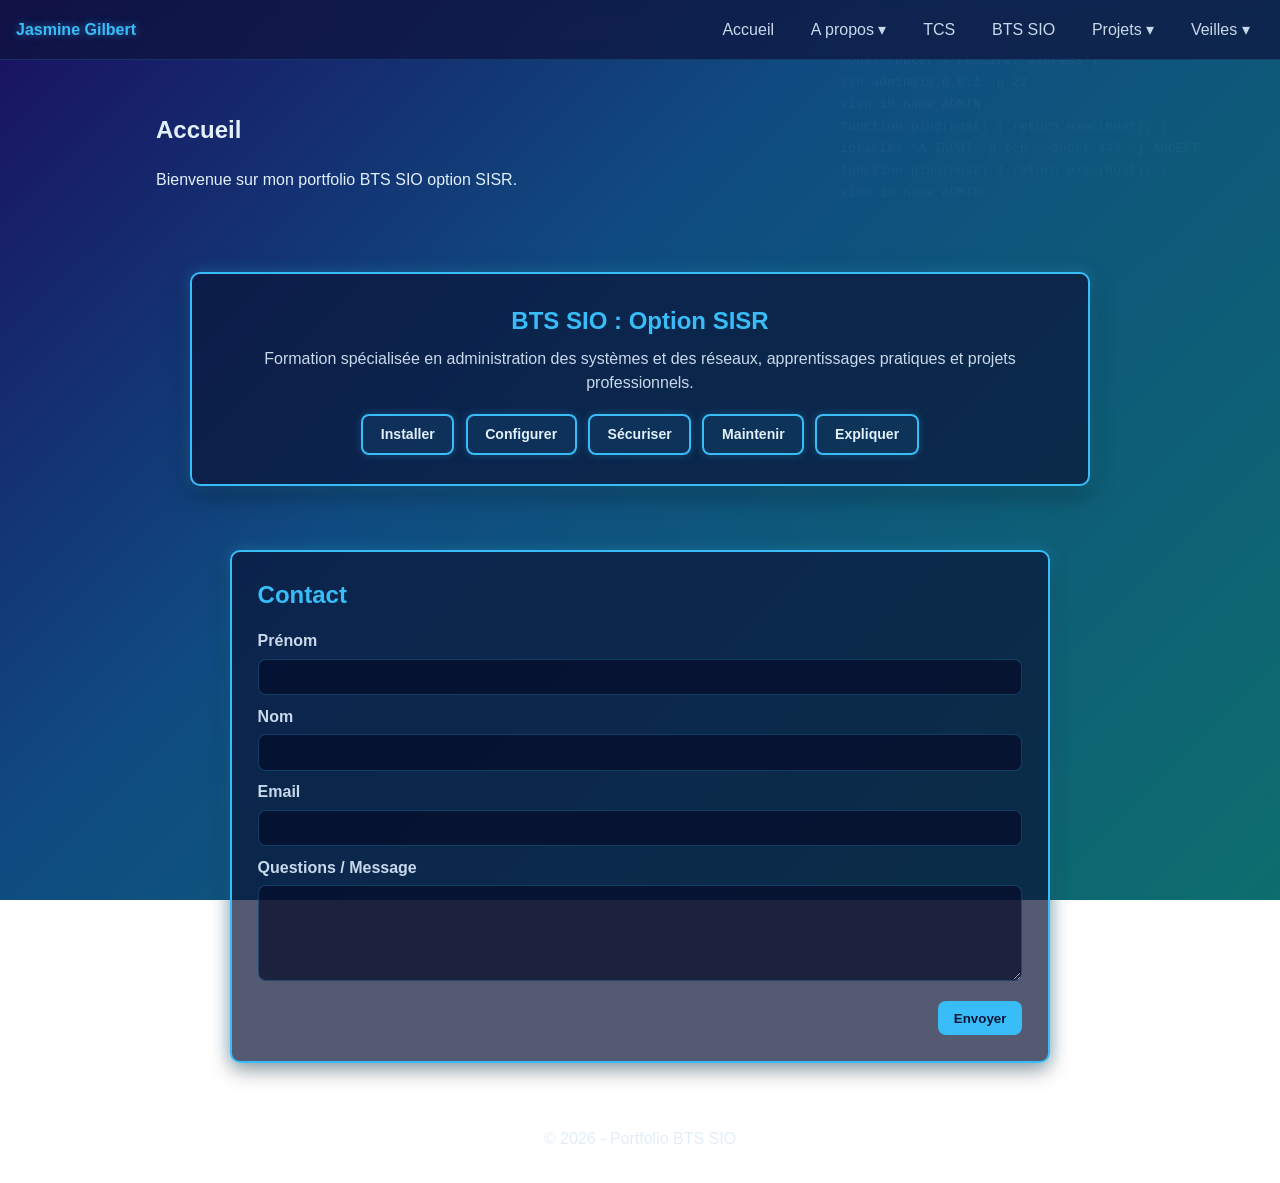
==== index.html @ d45c9376 "Add files via upload" ====
﻿<!doctype html>
<html lang="fr">
<head>
  <meta charset="utf-8">
  <meta name="viewport" content="width=device-width, initial-scale=1">
  <title>Portfolio BTS SIO - SISR</title>
  <link rel="stylesheet" href="css/style.css">
  <script defer src="js/main.js"></script>
</head>
<body>
  <header>
    <nav class="navbar">
      <div class="brand">Jasmine Gilbert</div>
      <button class="nav-toggle" aria-label="Ouvrir le menu">☰</button>
      <ul class="nav-links">
        <li><a href="#accueil">Accueil</a></li>
        <li class="dropdown">
          <a class="dropbtn" href="#apropos">A propos ▾</a>
          <ul class="dropdown-menu">
            <li><a href="mon-entreprise.html">Mon entreprise</a></li>
            <li><a href="#mon-stage">Mon stage</a></li>
            <li><a href="mon-cv.html">Mon CV</a></li>
          </ul>
        </li>
        <li><a href="#tcs">TCS</a></li>
        <li><a href="bts-sio.html">BTS SIO</a></li>
        <li class="dropdown">
          <a class="dropbtn" href="#projets">Projets ▾</a>
          <ul class="dropdown-menu">
            <li><a href="procedures.html">Toutes les procédures</a></li>
            <li class="dropdown-section">Procédures projets professionnelles (E5)</li>
            <li><a href="e5.html">Voir les procédures E5</a></li>
            <li class="dropdown-section">Projets scolarisés (E6)</li>
            <li><a href="e6.html">Voir les procédures E6</a></li>
          </ul>
        </li>
        <li class="dropdown">
          <a class="dropbtn" href="#veilles">Veilles ▾</a>
          <ul class="dropdown-menu">
            <li><a href="#veilles-tech">Veilles technologiques</a></li>
            <li><a href="#veilles-jur">Veilles juridiques</a></li>
          </ul>
        </li>
      </ul>
    </nav>
  </header>

  <canvas id="bg-canvas"></canvas>
  <main>

    <section id="accueil" class="section">
      <h1>Accueil</h1>
      <p>Bienvenue sur mon portfolio BTS SIO option SISR.</p>
    </section>

    <section id="tcs" class="section">
      <div class="highlight-box">
        <h2>BTS SIO : Option SISR</h2>
        <p>Formation spécialisée en administration des systèmes et des réseaux, apprentissages pratiques et projets professionnels.</p>
        <div class="skill-tags">
          <span class="skill-tag">Installer</span>
          <span class="skill-tag">Configurer</span>
          <span class="skill-tag">Sécuriser</span>
          <span class="skill-tag">Maintenir</span>
          <span class="skill-tag">Expliquer</span>
        </div>
      </div>
    </section>

    <!-- BTS SIO section removed -->

    <section id="contact" class="section">
      <div class="contact-box">
        <h2>Contact</h2>
        <form id="contact-form" novalidate>
          <label class="form-row">Prénom
            <input type="text" name="prenom" required aria-label="Prénom">
          </label>
          <label class="form-row">Nom
            <input type="text" name="nom" required aria-label="Nom">
          </label>
          <label class="form-row">Email
            <input type="email" name="email" required aria-label="Email">
          </label>
          <label class="form-row">Questions / Message
            <textarea name="message" rows="5" required aria-label="Questions"></textarea>
          </label>
          <div class="form-actions">
            <button type="submit" class="btn">Envoyer</button>
          </div>
        </form>
        <div id="contact-thanks" class="hidden">Merci — votre message a bien été reçu (envoi simulé).</div>
      </div>
    </section>
  </main>

  <footer class="site-footer">
    <p>© 2026 - Portfolio BTS SIO</p>
  </footer>
</body>
</html>
---- css/style.css ----
﻿:root{
  --bg: linear-gradient(135deg,#1a1060 0%,#0f4c81 40%,#0d6e6e 100%);
  --primary: #38bdf8;
  --accent: #6366f1;
  --text: #e2f0fb;
}
*{box-sizing:border-box}
body{font-family:Segoe UI, Roboto, Arial, sans-serif;margin:0;background:linear-gradient(135deg,#1a1060 0%,#0f4c81 40%,#0d6e6e 100%) fixed;background-attachment:fixed;min-height:100vh;color:#e2f0fb;line-height:1.5}
.navbar{display:flex;align-items:center;justify-content:space-between;padding:0.5rem 1rem;background:rgba(15,20,60,0.72);backdrop-filter:blur(8px);border-bottom:1px solid rgba(56,189,248,0.18);}
.brand{font-weight:700;color:#38bdf8;text-shadow:0 0 8px rgba(56,189,248,0.5);}
.nav-toggle{display:none;background:none;border:0;font-size:1.4rem;color:#e2f0fb;}
.nav-links{display:flex;list-style:none;margin:0;padding:0;gap:0.5rem;align-items:center}
.nav-links a{display:block;padding:0.6rem 0.9rem;color:#c9d9ec;text-decoration:none;border-radius:6px;}
.nav-links a:hover{background:rgba(56,189,248,0.15);color:#38bdf8;}
.dropdown{position:relative}
.dropdown .dropbtn{cursor:pointer}
.dropdown-menu{position:absolute;left:0;top:100%;min-width:220px;background:rgba(15,20,60,0.97);border:1px solid rgba(56,189,248,0.25);box-shadow:0 8px 20px rgba(0,0,0,0.4);padding:0.5rem 0;display:none;z-index:50;border-radius:6px;backdrop-filter:blur(10px);}
.dropdown-menu li{list-style:none}
.dropdown-menu a{padding:0.5rem 1rem;color:#c9d9ec;display:block;}
.dropdown-menu a:hover{color:#38bdf8;background:rgba(56,189,248,0.1);}
.dropdown-section{padding:0.4rem 1rem;font-weight:600;color:#38bdf8;font-size:0.9rem;letter-spacing:0.04em;}
.dropdown:hover .dropdown-menu{display:block}
.section{padding:2rem 1rem;max-width:1000px;margin:0 auto}
.section h2{color:#38bdf8;}
.site-footer{padding:1rem;text-align:center;color:rgba(200,220,240,0.5);}

/* Home hero layout */
.hero-layout{
  margin-top:1.5rem;
  display:grid;
  grid-template-columns:170px minmax(360px, 500px) 170px;
  gap:1rem;
  align-items:center;
  justify-content:center;
}
.hero-side{
  display:flex;
  flex-direction:column;
  gap:0.9rem;
}
.neon-case{
  height:90px;
  border:2px solid #38bdf8;
  border-radius:10px;
  background:rgba(56,189,248,0.06);
  box-shadow:0 0 10px rgba(56,189,248,0.35), inset 0 0 8px rgba(56,189,248,0.1);
}
.virtual-character{
  display:flex;
  justify-content:center;
  align-items:center;
  position:relative;
  padding:0.5rem;
}
.character-frame{
  position:relative;
  width:100%;
  max-width:430px;
  border-radius:18px;
  padding:0.5rem;
  border:2px solid #38bdf8;
  background:rgba(10,20,50,0.6);
  box-shadow:0 0 14px rgba(56,189,248,0.45);
  overflow:hidden;
  z-index:1;
}
.character-frame::before{content:none;}
.character-frame::after{content:none;}
.character-image{
  width:100%;
  display:block;
  aspect-ratio:3 / 4;
  object-fit:cover;
  border:1px solid rgba(56,189,248,0.55);
  border-radius:12px;
  box-shadow:none;
  filter:contrast(1.08) saturate(1.03) brightness(1.02);
}
.character-frame .character-image{image-rendering:auto;}

/* Animated background canvas */
#bg-canvas{
  position:fixed;
  top:0;
  left:0;
  width:100%;
  height:100%;
  z-index:-1;
}

/* About box (large prominent card) */
.about-box{
  background:rgba(10,20,55,0.75);
  border:2px solid #38bdf8;
  border-radius:12px;
  max-width:620px;
  margin:0 auto;
  text-align:left;
  box-shadow:0 10px 30px rgba(0,0,0,0.4), 0 0 16px rgba(56,189,248,0.45);
  transition:transform 0.22s ease, box-shadow 0.22s ease;
  overflow:hidden;
  font-family:'Courier New', monospace;
}
.about-box:hover{
  transform:translateY(-6px);
  box-shadow:0 18px 40px rgba(0,0,0,0.5), 0 0 32px rgba(56,189,248,0.7);
}
/* Terminal title bar */
.terminal-bar{
  display:flex;
  align-items:center;
  gap:0.4rem;
  background:rgba(5,10,40,0.8);
  padding:0.6rem 1rem;
  border-bottom:1px solid rgba(56,189,248,0.2);
}
.t-dot{width:12px;height:12px;border-radius:50%;display:inline-block;}
.t-dot--red{background:#ff5f57;}
.t-dot--yellow{background:#febc2e;}
.t-dot--green{background:#28c840;}
.t-title{margin-left:0.5rem;font-size:0.78rem;color:#8892a4;font-family:'Courier New',monospace;}

/* Terminal body */
.terminal-body{
  padding:1.2rem 1.5rem;
}
.terminal-body p{
  margin:0 0 0.18rem;
  font-size:0.88rem;
  line-height:1.7;
  white-space:pre;
}
.t-ln{display:inline-block;width:2rem;color:#3d5f70;user-select:none;font-size:0.78rem;}
.t-kw{color:#c084fc;}
.t-var{color:#e2f0fb;}
.t-key{color:#38bdf8;}
.t-str{color:#4ade80;}
.t-num{color:#fb923c;}
.t-op{color:#e2f0fb;}
.t-punc{color:#8892a4;}
.t-cmt{color:#546e7a;font-style:italic;}
.t-cursor{display:inline-block;width:9px;background:#38bdf8;animation:blink 1.1s step-end infinite;vertical-align:text-bottom;}
@keyframes blink{0%,100%{opacity:1;}50%{opacity:0;}}
.about-box h1{font-size:2.4rem;color:#e2f0fb;margin:0 0 0.5rem 0;letter-spacing:1px;}
.about-box .lead{font-size:1.05rem;color:#c9d9ec;margin:0;}

/* Highlight box for BTS SIO section */
.highlight-box{
  background:rgba(10,20,55,0.7);
  border:2px solid #38bdf8;
  padding:1.8rem;
  border-radius:10px;
  max-width:900px;
  margin:0 auto;
  text-align:center;
  box-shadow:0 8px 24px rgba(0,0,0,0.35), 0 0 16px rgba(56,189,248,0.35);
  transition:transform 0.22s ease, box-shadow 0.22s ease;
}
.highlight-box:hover{
  transform:translateY(-6px);
  box-shadow:0 18px 40px rgba(0,0,0,0.5), 0 0 32px rgba(56,189,248,0.6);
}
.highlight-box h2{color:#38bdf8;margin:0 0 0.5rem 0;}
.highlight-box p{margin:0 0 1.2rem;color:#c9d9ec;}
.skill-tags{display:flex;flex-wrap:wrap;justify-content:center;gap:0.7rem;margin-top:0.4rem;}
.skill-tag{padding:0.5rem 1.1rem;border:2px solid #38bdf8;border-radius:8px;color:#e2f0fb;font-weight:600;font-size:0.88rem;background:rgba(56,189,248,0.08);box-shadow:0 0 8px rgba(56,189,248,0.25);transition:transform 0.18s ease,box-shadow 0.18s ease,background 0.18s ease;}
.skill-tag:hover{transform:translateY(-3px);background:rgba(56,189,248,0.2);box-shadow:0 0 18px rgba(56,189,248,0.55);}

/* Contact box */
.contact-box{max-width:820px;margin:0 auto;background:rgba(10,20,55,0.7);padding:1.6rem;border-radius:10px;border:2px solid #38bdf8;box-shadow:0 8px 20px rgba(0,0,0,0.35), 0 0 16px rgba(56,189,248,0.35);transition:transform 0.22s ease, box-shadow 0.22s ease;}
.contact-box:hover{transform:translateY(-6px);box-shadow:0 18px 40px rgba(0,0,0,0.5), 0 0 32px rgba(56,189,248,0.6);}
.contact-box h2{margin:0 0 1rem 0;color:#38bdf8;}
.contact-box .form-row{display:block;margin:0.6rem 0;color:#c9d9ec;font-weight:600;}
.contact-box input,.contact-box textarea{width:100%;padding:0.6rem 0.75rem;margin-top:0.35rem;border:1px solid rgba(56,189,248,0.25);border-radius:8px;background:rgba(5,10,40,0.7);color:#e2f0fb;}
.contact-box textarea{resize:vertical;}
.form-actions{text-align:right;margin-top:0.8rem;}
.btn{background:#38bdf8;color:#0a1437;padding:0.6rem 1rem;border:0;border-radius:8px;cursor:pointer;font-weight:700;}
.btn:hover{background:#7dd3fc;}
.hidden{display:none;}

/* Mon CV box */
.cv-box{display:flex;align-items:center;gap:2.5rem;background:rgba(10,20,55,0.7);border:2px solid #38bdf8;border-radius:16px;padding:2.5rem;max-width:620px;margin:0 auto;box-shadow:0 8px 24px rgba(0,0,0,0.3),0 0 16px rgba(56,189,248,0.3);transition:transform 0.22s ease,box-shadow 0.22s ease;}
.cv-box:hover{transform:translateY(-5px);box-shadow:0 16px 40px rgba(0,0,0,0.4),0 0 30px rgba(56,189,248,0.55);}
.cv-photo{flex-shrink:0;}
.cv-img{width:140px;height:140px;object-fit:cover;border-radius:50%;border:3px solid #38bdf8;box-shadow:0 0 14px rgba(56,189,248,0.5);}
.cv-info h2{margin:0 0 0.4rem;font-size:1.6rem;color:#e2f0fb;}
.cv-role{margin:0 0 0.3rem;font-size:1rem;color:#38bdf8;font-weight:600;}
.cv-school{margin:0;font-size:0.88rem;color:#8892a4;}

/* Skills box */
.skills-box{
  background:rgba(10,20,55,0.7);
  border:2px solid #38bdf8;
  padding:1.6rem;
  border-radius:10px;
  max-width:820px;
  margin:0 auto;
  text-align:center;
  box-shadow:0 8px 20px rgba(0,0,0,0.35), 0 0 16px rgba(56,189,248,0.35);
  transition:transform 0.22s ease, box-shadow 0.22s ease;
}
.skills-box:hover{
  transform:translateY(-6px);
  box-shadow:0 18px 40px rgba(0,0,0,0.5), 0 0 32px rgba(56,189,248,0.6);
}
.skills-box h2{color:#38bdf8;margin:0 0 0.6rem 0;}
.skills-box h3{color:#e2f0fb;}
.skills-box p{color:#c9d9ec;}
.inner-box{display:inline-block;padding:0.8rem 1.2rem;background:rgba(56,189,248,0.12);border-radius:8px;border:1px solid rgba(56,189,248,0.3);font-weight:600;color:#e2f0fb;}

/* Responsive */
@media (max-width:800px){
  .nav-toggle{display:block;}
  .nav-links{position:absolute;left:0;right:0;top:60px;background:rgba(15,20,60,0.97);flex-direction:column;display:none;padding:0.5rem;border-top:1px solid rgba(56,189,248,0.15);}
  .nav-links.open{display:flex;}
  .dropdown-menu{position:static;border:none;box-shadow:none;padding-left:0;display:none;}
  .dropdown:hover .dropdown-menu{display:block;}
  .hero-layout{grid-template-columns:1fr;max-width:320px;margin:1.2rem auto 0;}
  .hero-side{flex-direction:row;justify-content:center;}
  .neon-case{width:90px;height:70px;}
  .character-frame{max-width:340px;}
}

/* Company header */
.company-header{
  background:linear-gradient(135deg, rgba(26,16,96,0.9), rgba(15,76,129,0.9));
  padding:4rem 2rem;
  text-align:center;
  color:#e2f0fb;
  border-bottom:3px solid #38bdf8;
}
.company-header h1{
  font-size:3rem;
  margin:0;
}

/* Animated info box */
@keyframes slideInUp{
  from{opacity:0;transform:translateY(30px);}
  to{opacity:1;transform:translateY(0);}
}
.info-box{
  background:rgba(10,20,55,0.7);
  border:2px solid #38bdf8;
  border-radius:12px;
  padding:2rem;
  margin:2rem 0;
  box-shadow:0 6px 20px rgba(0,0,0,0.3);
  animation:slideInUp 0.8s ease-out;
}
.info-box h2{color:#38bdf8;margin-top:0;}

/* Focus */
a:focus{outline:3px solid rgba(56,189,248,0.35);outline-offset:2px;}
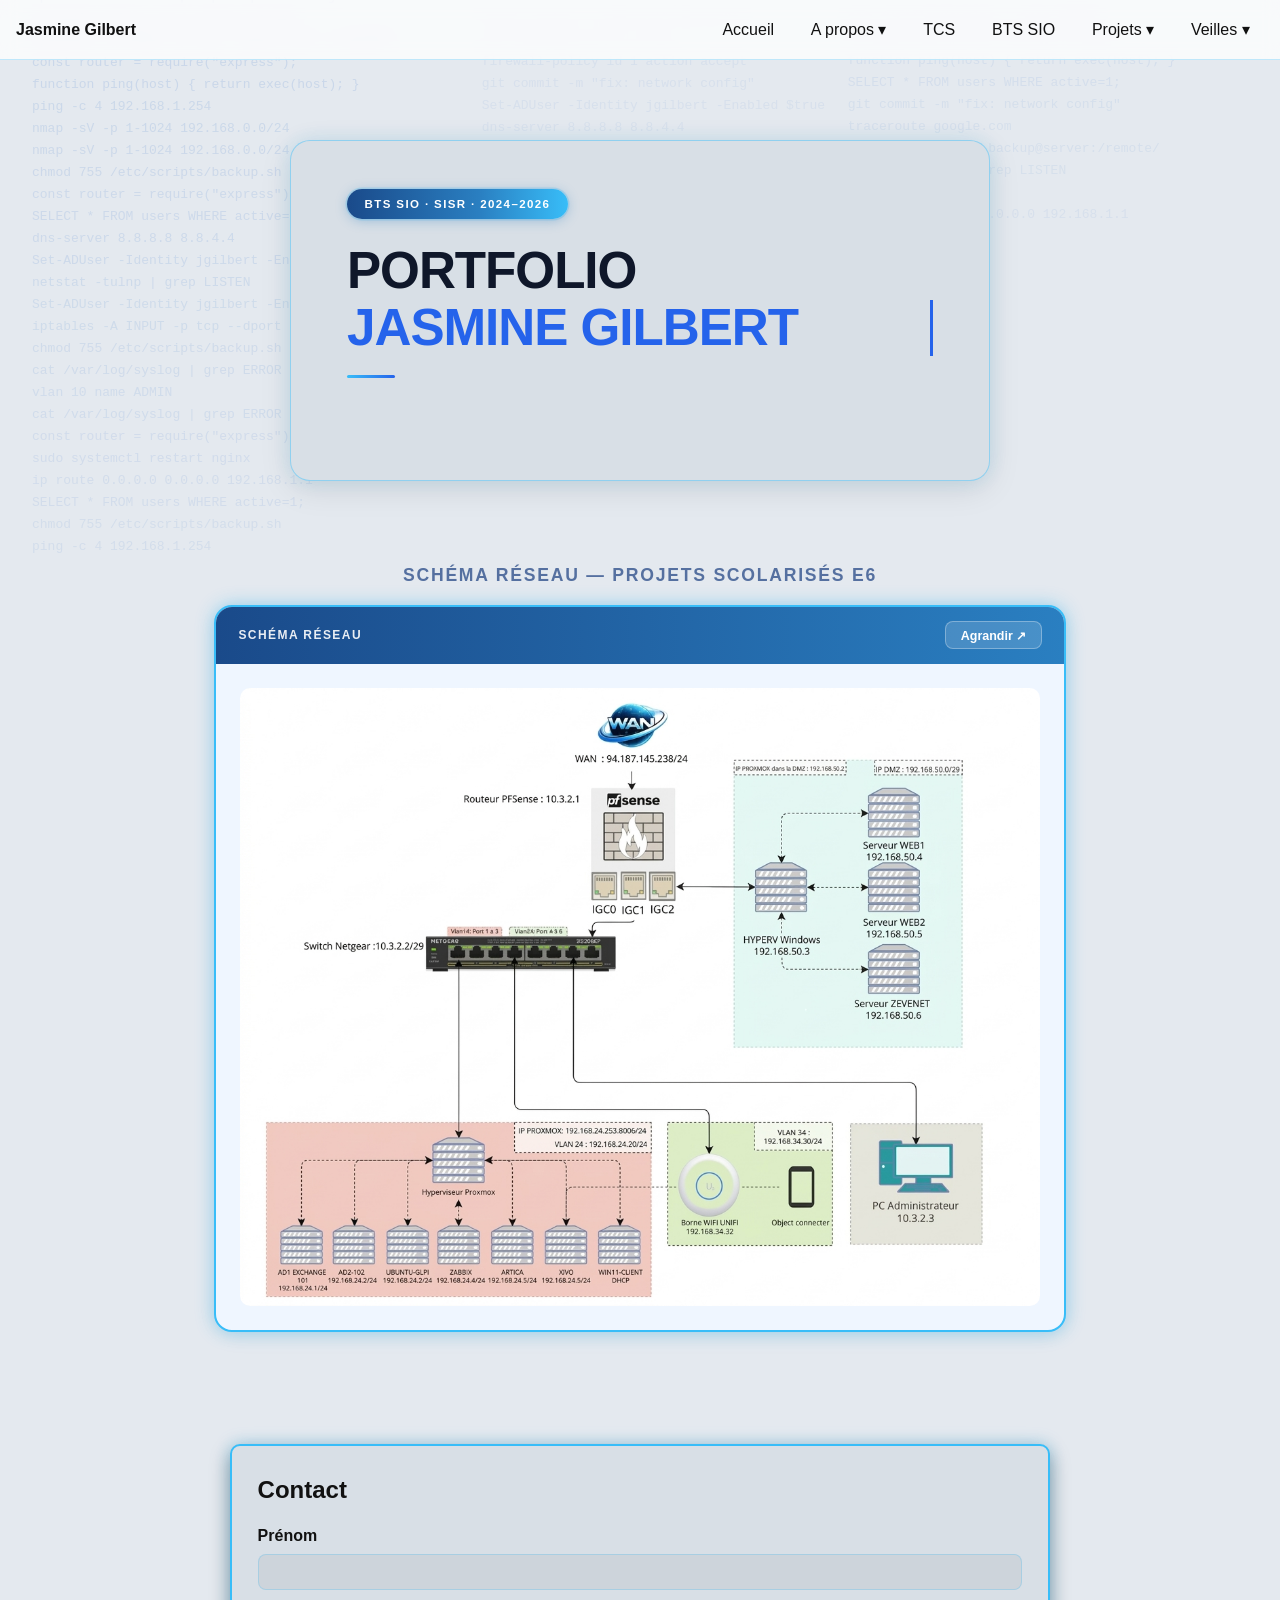
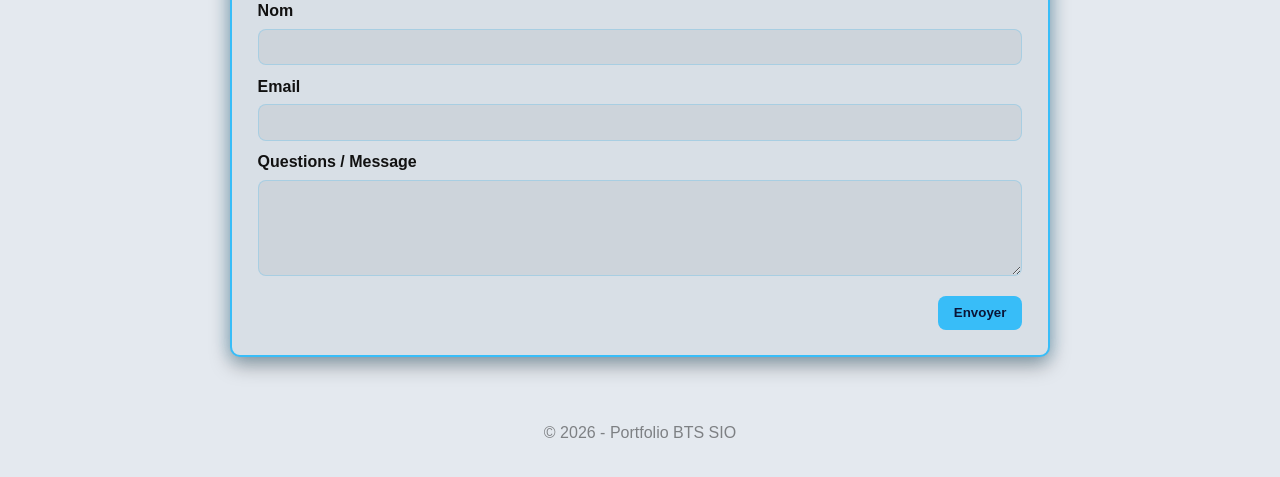
==== commit ae7da7a9: "Initial commit" ====
--- a/index.html
+++ b/index.html
@@ -1,101 +1,224 @@
-﻿<!doctype html>
-<html lang="fr">
-<head>
-  <meta charset="utf-8">
-  <meta name="viewport" content="width=device-width, initial-scale=1">
-  <title>Portfolio BTS SIO - SISR</title>
-  <link rel="stylesheet" href="css/style.css">
-  <script defer src="js/main.js"></script>
-</head>
-<body>
-  <header>
-    <nav class="navbar">
-      <div class="brand">Jasmine Gilbert</div>
-      <button class="nav-toggle" aria-label="Ouvrir le menu">☰</button>
-      <ul class="nav-links">
-        <li><a href="#accueil">Accueil</a></li>
-        <li class="dropdown">
-          <a class="dropbtn" href="#apropos">A propos ▾</a>
-          <ul class="dropdown-menu">
-            <li><a href="mon-entreprise.html">Mon entreprise</a></li>
-            <li><a href="#mon-stage">Mon stage</a></li>
-            <li><a href="mon-cv.html">Mon CV</a></li>
-          </ul>
-        </li>
-        <li><a href="#tcs">TCS</a></li>
-        <li><a href="bts-sio.html">BTS SIO</a></li>
-        <li class="dropdown">
-          <a class="dropbtn" href="#projets">Projets ▾</a>
-          <ul class="dropdown-menu">
-            <li><a href="procedures.html">Toutes les procédures</a></li>
-            <li class="dropdown-section">Procédures projets professionnelles (E5)</li>
-            <li><a href="e5.html">Voir les procédures E5</a></li>
-            <li class="dropdown-section">Projets scolarisés (E6)</li>
-            <li><a href="e6.html">Voir les procédures E6</a></li>
-          </ul>
-        </li>
-        <li class="dropdown">
-          <a class="dropbtn" href="#veilles">Veilles ▾</a>
-          <ul class="dropdown-menu">
-            <li><a href="#veilles-tech">Veilles technologiques</a></li>
-            <li><a href="#veilles-jur">Veilles juridiques</a></li>
-          </ul>
-        </li>
-      </ul>
-    </nav>
-  </header>
-
-  <canvas id="bg-canvas"></canvas>
-  <main>
-
-    <section id="accueil" class="section">
-      <h1>Accueil</h1>
-      <p>Bienvenue sur mon portfolio BTS SIO option SISR.</p>
-    </section>
-
-    <section id="tcs" class="section">
-      <div class="highlight-box">
-        <h2>BTS SIO : Option SISR</h2>
-        <p>Formation spécialisée en administration des systèmes et des réseaux, apprentissages pratiques et projets professionnels.</p>
-        <div class="skill-tags">
-          <span class="skill-tag">Installer</span>
-          <span class="skill-tag">Configurer</span>
-          <span class="skill-tag">Sécuriser</span>
-          <span class="skill-tag">Maintenir</span>
-          <span class="skill-tag">Expliquer</span>
-        </div>
-      </div>
-    </section>
-
-    <!-- BTS SIO section removed -->
-
-    <section id="contact" class="section">
-      <div class="contact-box">
-        <h2>Contact</h2>
-        <form id="contact-form" novalidate>
-          <label class="form-row">Prénom
-            <input type="text" name="prenom" required aria-label="Prénom">
-          </label>
-          <label class="form-row">Nom
-            <input type="text" name="nom" required aria-label="Nom">
-          </label>
-          <label class="form-row">Email
-            <input type="email" name="email" required aria-label="Email">
-          </label>
-          <label class="form-row">Questions / Message
-            <textarea name="message" rows="5" required aria-label="Questions"></textarea>
-          </label>
-          <div class="form-actions">
-            <button type="submit" class="btn">Envoyer</button>
-          </div>
-        </form>
-        <div id="contact-thanks" class="hidden">Merci — votre message a bien été reçu (envoi simulé).</div>
-      </div>
-    </section>
-  </main>
-
-  <footer class="site-footer">
-    <p>© 2026 - Portfolio BTS SIO</p>
-  </footer>
-</body>
-</html>
+﻿<!doctype html>
+<html lang="fr">
+<head>
+  <meta charset="utf-8">
+  <meta name="viewport" content="width=device-width, initial-scale=1">
+  <title>Portfolio BTS SIO - SISR</title>
+  <link rel="stylesheet" href="css/style.css">
+  <script defer src="js/main.js"></script>
+  <style>
+    .idx-schema-section {
+      max-width: 900px;
+      margin: 0 auto 3rem;
+      padding: 0 1.5rem;
+    }
+    .idx-schema-section-title {
+      font-size: 1.1rem;
+      font-weight: 700;
+      letter-spacing: 0.1em;
+      text-transform: uppercase;
+      color: #5570a0;
+      margin-bottom: 1rem;
+      text-align: center;
+    }
+    .idx-schema-card {
+      background: #eff6ff;
+      border: 2.5px solid #38bdf8;
+      border-radius: 18px;
+      box-shadow: 0 0 18px rgba(56,189,248,0.45), 0 4px 24px rgba(0,0,0,0.06);
+      overflow: hidden;
+      transition: box-shadow 0.25s;
+    }
+    .idx-schema-card:hover {
+      box-shadow: 0 0 32px rgba(56,189,248,0.6), 0 8px 32px rgba(0,0,0,0.08);
+    }
+    .idx-schema-card-header {
+      display: flex;
+      align-items: center;
+      justify-content: space-between;
+      padding: 0.9rem 1.4rem;
+      background: linear-gradient(90deg, #1a4a8a 0%, #2a7fc1 100%);
+    }
+    .idx-schema-card-header-title {
+      font-size: 0.75rem;
+      font-weight: 700;
+      letter-spacing: 0.12em;
+      text-transform: uppercase;
+      color: rgba(255,255,255,0.9);
+    }
+    .idx-schema-zoom-btn {
+      background: rgba(255,255,255,0.15);
+      border: 1px solid rgba(255,255,255,0.3);
+      border-radius: 8px;
+      color: #fff;
+      font-size: 0.78rem;
+      font-weight: 600;
+      padding: 0.35rem 0.9rem;
+      cursor: pointer;
+      transition: background 0.2s;
+    }
+    .idx-schema-zoom-btn:hover { background: rgba(255,255,255,0.28); }
+    .idx-schema-img-wrap {
+      padding: 1.5rem;
+      display: flex;
+      justify-content: center;
+    }
+    .idx-schema-img {
+      max-width: 100%;
+      height: auto;
+      border-radius: 10px;
+      display: block;
+      cursor: zoom-in;
+    }
+    /* Lightbox */
+    .idx-schema-lightbox {
+      display: none;
+      position: fixed;
+      inset: 0;
+      background: rgba(10,18,30,0.92);
+      z-index: 2000;
+      align-items: center;
+      justify-content: center;
+      cursor: zoom-out;
+    }
+    .idx-schema-lightbox.active { display: flex; }
+    .idx-schema-lightbox img {
+      max-width: 95vw;
+      max-height: 95vh;
+      border-radius: 10px;
+      box-shadow: 0 0 40px rgba(42,127,193,0.5);
+      object-fit: contain;
+    }
+    .idx-schema-lightbox-close {
+      position: fixed;
+      top: 18px;
+      right: 22px;
+      background: #2a7fc1;
+      color: #fff;
+      border: none;
+      border-radius: 50%;
+      width: 38px;
+      height: 38px;
+      font-size: 1.2rem;
+      cursor: pointer;
+      display: flex;
+      align-items: center;
+      justify-content: center;
+      box-shadow: 0 2px 12px rgba(0,0,0,0.3);
+    }
+  </style>
+</head>
+<body>
+  <header>
+    <nav class="navbar">
+      <div class="brand">Jasmine Gilbert</div>
+      <button class="nav-toggle" aria-label="Ouvrir le menu">☰</button>
+      <ul class="nav-links">
+        <li><a href="#accueil">Accueil</a></li>
+        <li class="dropdown">
+          <a class="dropbtn" href="#apropos">A propos ▾</a>
+          <ul class="dropdown-menu">
+            <li><a href="mon-entreprise.html">Mon entreprise</a></li>
+            <li><a href="mon-stage.html">Mon stage</a></li>
+            <li><a href="mon-cv.html">Mon CV</a></li>
+          </ul>
+        </li>
+        <li><a href="tcs.html">TCS</a></li><li><a href="bts-sio.html">BTS SIO</a></li>
+        <li class="dropdown">
+          <a class="dropbtn" href="#projets">Projets ▾</a>
+          <ul class="dropdown-menu">
+            <li><a href="procedures.html">Toutes les procédures</a></li>
+            <li><a href="schema.html">Schéma réseau</a></li>
+            <li class="dropdown-section">Procédures projets professionnelles (E5)</li>
+            <li><a href="e5.html">Voir les procédures E5</a></li>
+            <li class="dropdown-section">Projets scolarisés (E6)</li>
+            <li><a href="e6.html">Voir les procédures E6</a></li>
+          </ul>
+        </li>
+        <li class="dropdown">
+          <a class="dropbtn" href="#veilles">Veilles ▾</a>
+          <ul class="dropdown-menu">
+            <li><a href="#veilles-tech">Veilles technologiques</a></li>
+            <li><a href="#veilles-jur">Veilles juridiques</a></li>
+          </ul>
+        </li>
+      </ul>
+    </nav>
+  </header>
+
+  <canvas id="bg-canvas"></canvas>
+  <main>
+
+    <section id="accueil" class="section">
+      <div class="hero-card">
+        <span class="hero-badge">BTS SIO &middot; SISR &middot; 2024&ndash;2026</span>
+        <h1 class="hero-card-title">PORTFOLIO<br><span>JASMINE GILBERT</span></h1>
+        <div class="hero-card-divider"></div>
+        <p class="hero-card-lead" id="hero-lead"></p>
+      </div>
+    </section>
+
+    <!-- Schéma réseau card -->
+    <section id="schema-accueil" class="section">
+      <div class="idx-schema-section">
+        <p class="idx-schema-section-title">Schéma réseau &mdash; Projets scolarisés E6</p>
+        <div class="idx-schema-card">
+          <div class="idx-schema-card-header">
+            <span class="idx-schema-card-header-title">Schéma réseau</span>
+            <button class="idx-schema-zoom-btn" onclick="idxOpenLightbox()">Agrandir ↗</button>
+          </div>
+          <div class="idx-schema-img-wrap">
+            <img src="images/SCHEMA.png" alt="Schéma réseau" class="idx-schema-img" onclick="idxOpenLightbox()">
+          </div>
+        </div>
+      </div>
+    </section>
+
+    <!-- Lightbox -->
+    <div class="idx-schema-lightbox" id="idx-schema-lightbox" onclick="idxCloseLightbox()">
+      <button class="idx-schema-lightbox-close" onclick="idxCloseLightbox()" title="Fermer">&times;</button>
+      <img src="images/SCHEMA.png" alt="Schéma réseau agrandi">
+    </div>
+
+    <script>
+      function idxOpenLightbox() {
+        document.getElementById('idx-schema-lightbox').classList.add('active');
+      }
+      function idxCloseLightbox() {
+        document.getElementById('idx-schema-lightbox').classList.remove('active');
+      }
+      document.addEventListener('keydown', function(e) {
+        if (e.key === 'Escape') idxCloseLightbox();
+      });
+    </script>
+
+    <section id="contact" class="section">
+      <div class="contact-box">
+        <h2>Contact</h2>
+        <form id="contact-form" novalidate>
+          <label class="form-row">Prénom
+            <input type="text" name="prenom" required aria-label="Prénom">
+          </label>
+          <label class="form-row">Nom
+            <input type="text" name="nom" required aria-label="Nom">
+          </label>
+          <label class="form-row">Email
+            <input type="email" name="email" required aria-label="Email">
+          </label>
+          <label class="form-row">Questions / Message
+            <textarea name="message" rows="5" required aria-label="Questions"></textarea>
+          </label>
+          <div class="form-actions">
+            <button type="submit" class="btn">Envoyer</button>
+          </div>
+        </form>
+        <div id="contact-thanks" class="hidden">Merci — votre message a bien été reçu (envoi simulé).</div>
+      </div>
+    </section>
+  </main>
+
+  <footer class="site-footer">
+    <p>© 2026 - Portfolio BTS SIO</p>
+  </footer>
+</body>
+</html>
--- a/css/style.css
+++ b/css/style.css
@@ -1,28 +1,28 @@
 ﻿:root{
-  --bg: linear-gradient(135deg,#1a1060 0%,#0f4c81 40%,#0d6e6e 100%);
+  --bg: #e4e9ef;
   --primary: #38bdf8;
   --accent: #6366f1;
   --text: #e2f0fb;
 }
 *{box-sizing:border-box}
-body{font-family:Segoe UI, Roboto, Arial, sans-serif;margin:0;background:linear-gradient(135deg,#1a1060 0%,#0f4c81 40%,#0d6e6e 100%) fixed;background-attachment:fixed;min-height:100vh;color:#e2f0fb;line-height:1.5}
-.navbar{display:flex;align-items:center;justify-content:space-between;padding:0.5rem 1rem;background:rgba(15,20,60,0.72);backdrop-filter:blur(8px);border-bottom:1px solid rgba(56,189,248,0.18);}
-.brand{font-weight:700;color:#38bdf8;text-shadow:0 0 8px rgba(56,189,248,0.5);}
-.nav-toggle{display:none;background:none;border:0;font-size:1.4rem;color:#e2f0fb;}
+body{font-family:Segoe UI, Roboto, Arial, sans-serif;margin:0;background:#e4e9ef;min-height:100vh;color:#111;line-height:1.5}
+.navbar{display:flex;align-items:center;justify-content:space-between;padding:0.5rem 1rem;background:rgba(255,255,255,0.75);backdrop-filter:blur(8px);border-bottom:1px solid rgba(56,189,248,0.3);}
+.brand{font-weight:700;color:#111;text-shadow:none;}
+.nav-toggle{display:none;background:none;border:0;font-size:1.4rem;color:#111;}
 .nav-links{display:flex;list-style:none;margin:0;padding:0;gap:0.5rem;align-items:center}
-.nav-links a{display:block;padding:0.6rem 0.9rem;color:#c9d9ec;text-decoration:none;border-radius:6px;}
-.nav-links a:hover{background:rgba(56,189,248,0.15);color:#38bdf8;}
+.nav-links a{display:block;padding:0.6rem 0.9rem;color:#111;text-decoration:none;border-radius:6px;}
+.nav-links a:hover{background:rgba(56,189,248,0.15);color:#0055aa;}
 .dropdown{position:relative}
 .dropdown .dropbtn{cursor:pointer}
-.dropdown-menu{position:absolute;left:0;top:100%;min-width:220px;background:rgba(15,20,60,0.97);border:1px solid rgba(56,189,248,0.25);box-shadow:0 8px 20px rgba(0,0,0,0.4);padding:0.5rem 0;display:none;z-index:50;border-radius:6px;backdrop-filter:blur(10px);}
+.dropdown-menu{position:absolute;left:0;top:100%;min-width:220px;background:rgba(240,244,248,0.97);border:1px solid rgba(56,189,248,0.25);box-shadow:0 8px 20px rgba(0,0,0,0.4);padding:0.5rem 0;display:none;z-index:50;border-radius:6px;backdrop-filter:blur(10px);}
 .dropdown-menu li{list-style:none}
-.dropdown-menu a{padding:0.5rem 1rem;color:#c9d9ec;display:block;}
-.dropdown-menu a:hover{color:#38bdf8;background:rgba(56,189,248,0.1);}
-.dropdown-section{padding:0.4rem 1rem;font-weight:600;color:#38bdf8;font-size:0.9rem;letter-spacing:0.04em;}
+.dropdown-menu a{padding:0.5rem 1rem;color:#111;display:block;}
+.dropdown-menu a:hover{color:#0055aa;background:rgba(56,189,248,0.1);}
+.dropdown-section{padding:0.4rem 1rem;font-weight:600;color:#111;font-size:0.9rem;letter-spacing:0.04em;}
 .dropdown:hover .dropdown-menu{display:block}
 .section{padding:2rem 1rem;max-width:1000px;margin:0 auto}
-.section h2{color:#38bdf8;}
-.site-footer{padding:1rem;text-align:center;color:rgba(200,220,240,0.5);}
+.section h2{color:#111;}
+.site-footer{padding:1rem;text-align:center;color:rgba(0,0,0,0.45);}
 
 /* Home hero layout */
 .hero-layout{
@@ -59,7 +59,7 @@
   border-radius:18px;
   padding:0.5rem;
   border:2px solid #38bdf8;
-  background:rgba(10,20,50,0.6);
+  background:#cdd4db;
   box-shadow:0 0 14px rgba(56,189,248,0.45);
   overflow:hidden;
   z-index:1;
@@ -88,17 +88,112 @@
   z-index:-1;
 }
 
-/* About box (large prominent card) */
-.about-box{
-  background:rgba(10,20,55,0.75);
-  border:2px solid #38bdf8;
-  border-radius:12px;
-  max-width:620px;
-  margin:0 auto;
-  text-align:left;
-  box-shadow:0 10px 30px rgba(0,0,0,0.4), 0 0 16px rgba(56,189,248,0.45);
-  transition:transform 0.22s ease, box-shadow 0.22s ease;
-  overflow:hidden;
+/* ── HERO CARD (accueil) ── */
+/* ── HERO CARD ANIMATIONS ── */
+@keyframes simpleFadeUp {
+  from { opacity: 0; transform: translateY(24px); }
+  to   { opacity: 1; transform: translateY(0); }
+}
+@keyframes fadeIn {
+  from { opacity: 0; }
+  to   { opacity: 1; }
+}
+@keyframes dividerGrow {
+  from { width: 0; }
+  to   { width: 48px; }
+}
+@keyframes typing {
+  from { width: 0; }
+  to   { width: 100%; }
+}
+@keyframes caretBlink {
+  0%,100% { border-color: #38bdf8; }
+  50%      { border-color: transparent; }
+}
+
+.hero-card {
+  background: #d8dfe6;
+  border: 1.5px solid rgba(56,189,248,0.45);
+  border-radius: 20px;
+  max-width: 700px;
+  margin: 3rem auto 0;
+  padding: 3rem 3.5rem 2.8rem;
+  box-shadow: 0 8px 32px rgba(0,0,0,0.1), 0 0 20px rgba(56,189,248,0.15);
+  position: relative;
+  overflow: visible;
+  animation: simpleFadeUp 0.6s ease both;
+  transition: box-shadow 0.25s ease, transform 0.25s ease;
+}
+.hero-card::before { content: none; }
+.hero-card::after  { content: none; }
+.hero-card:hover {
+  transform: translateY(-4px);
+  box-shadow: 0 16px 44px rgba(0,0,0,0.13), 0 0 32px rgba(56,189,248,0.25);
+}
+.hero-badge {
+  display: inline-block;
+  font-size: 0.72rem;
+  font-weight: 700;
+  letter-spacing: 0.12em;
+  text-transform: uppercase;
+  color: #fff;
+  background: linear-gradient(90deg, #1a4a8a 0%, #2a7fc1 60%, #38bdf8 100%);
+  border: none;
+  border-radius: 99px;
+  padding: 0.4rem 1.1rem;
+  margin-bottom: 1.5rem;
+  box-shadow: 0 2px 12px rgba(42,127,193,0.35), 0 0 0 1.5px rgba(56,189,248,0.25);
+  animation: fadeIn 0.5s ease 0.2s both;
+}
+.hero-card-title {
+  font-size: clamp(2rem, 6vw, 3.2rem);
+  font-weight: 800;
+  letter-spacing: -0.02em;
+  line-height: 1.1;
+  color: #0f172a;
+  margin: 0 0 0.2rem;
+  animation: fadeIn 0.5s ease 0.4s both;
+}
+/* Typewriter on "JASMINE GILBERT" */
+.hero-card-title span {
+  color: #2563eb;
+  display: inline-block;
+  overflow: hidden;
+  white-space: nowrap;
+  vertical-align: bottom;
+  width: 0;
+  border-right: 3px solid #2563eb;
+  animation:
+    typing      1.1s steps(15, end)  0.9s forwards,
+    caretBlink  0.75s step-end       0.9s infinite;
+}
+.hero-card-divider {
+  height: 3px;
+  background: linear-gradient(90deg, #38bdf8, #2563eb);
+  border-radius: 99px;
+  margin: 1.2rem 0;
+  width: 0;
+  animation: dividerGrow 0.5s ease 2.2s forwards;
+}
+.hero-card-lead {
+  font-size: 1rem;
+  color: #475569;
+  line-height: 1.85;
+  max-width: 560px;
+  margin: 0 0 0.5rem;
+  min-height: 1.85rem;
+  visibility: hidden;
+}
+.hero-link {
+  font-size: 0.9rem;
+  font-weight: 600;
+  color: #2563eb;
+  text-decoration: none;
+  transition: color 0.18s;
+}
+.hero-link:hover { color: #1d4ed8; }
+
+
   font-family:'Courier New', monospace;
 }
 .about-box:hover{
@@ -110,7 +205,7 @@
   display:flex;
   align-items:center;
   gap:0.4rem;
-  background:rgba(5,10,40,0.8);
+  background:#cdd4db;
   padding:0.6rem 1rem;
   border-bottom:1px solid rgba(56,189,248,0.2);
 }
@@ -118,7 +213,7 @@
 .t-dot--red{background:#ff5f57;}
 .t-dot--yellow{background:#febc2e;}
 .t-dot--green{background:#28c840;}
-.t-title{margin-left:0.5rem;font-size:0.78rem;color:#8892a4;font-family:'Courier New',monospace;}
+.t-title{margin-left:0.5rem;font-size:0.78rem;color:#111;font-family:'Courier New',monospace;}
 
 /* Terminal body */
 .terminal-body{
@@ -130,23 +225,23 @@
   line-height:1.7;
   white-space:pre;
 }
-.t-ln{display:inline-block;width:2rem;color:#3d5f70;user-select:none;font-size:0.78rem;}
+.t-ln{display:inline-block;width:2rem;color:#111;user-select:none;font-size:0.78rem;}
 .t-kw{color:#c084fc;}
-.t-var{color:#e2f0fb;}
-.t-key{color:#38bdf8;}
+.t-var{color:#111;}
+.t-key{color:#111;}
 .t-str{color:#4ade80;}
 .t-num{color:#fb923c;}
-.t-op{color:#e2f0fb;}
-.t-punc{color:#8892a4;}
-.t-cmt{color:#546e7a;font-style:italic;}
+.t-op{color:#111;}
+.t-punc{color:#111;}
+.t-cmt{color:#111;font-style:italic;}
 .t-cursor{display:inline-block;width:9px;background:#38bdf8;animation:blink 1.1s step-end infinite;vertical-align:text-bottom;}
 @keyframes blink{0%,100%{opacity:1;}50%{opacity:0;}}
-.about-box h1{font-size:2.4rem;color:#e2f0fb;margin:0 0 0.5rem 0;letter-spacing:1px;}
-.about-box .lead{font-size:1.05rem;color:#c9d9ec;margin:0;}
+.about-box h1{font-size:2.4rem;color:#111;margin:0 0 0.5rem 0;letter-spacing:1px;}
+.about-box .lead{font-size:1.05rem;color:#111;margin:0;}
 
 /* Highlight box for BTS SIO section */
 .highlight-box{
-  background:rgba(10,20,55,0.7);
+  background:#d8dfe6;
   border:2px solid #38bdf8;
   padding:1.8rem;
   border-radius:10px;
@@ -160,18 +255,18 @@
   transform:translateY(-6px);
   box-shadow:0 18px 40px rgba(0,0,0,0.5), 0 0 32px rgba(56,189,248,0.6);
 }
-.highlight-box h2{color:#38bdf8;margin:0 0 0.5rem 0;}
-.highlight-box p{margin:0 0 1.2rem;color:#c9d9ec;}
+.highlight-box h2{color:#111;margin:0 0 0.5rem 0;}
+.highlight-box p{margin:0 0 1.2rem;color:#111;}
 .skill-tags{display:flex;flex-wrap:wrap;justify-content:center;gap:0.7rem;margin-top:0.4rem;}
-.skill-tag{padding:0.5rem 1.1rem;border:2px solid #38bdf8;border-radius:8px;color:#e2f0fb;font-weight:600;font-size:0.88rem;background:rgba(56,189,248,0.08);box-shadow:0 0 8px rgba(56,189,248,0.25);transition:transform 0.18s ease,box-shadow 0.18s ease,background 0.18s ease;}
+.skill-tag{padding:0.5rem 1.1rem;border:2px solid #38bdf8;border-radius:8px;color:#111;font-weight:600;font-size:0.88rem;background:rgba(56,189,248,0.08);box-shadow:0 0 8px rgba(56,189,248,0.25);transition:transform 0.18s ease,box-shadow 0.18s ease,background 0.18s ease;}
 .skill-tag:hover{transform:translateY(-3px);background:rgba(56,189,248,0.2);box-shadow:0 0 18px rgba(56,189,248,0.55);}
 
 /* Contact box */
-.contact-box{max-width:820px;margin:0 auto;background:rgba(10,20,55,0.7);padding:1.6rem;border-radius:10px;border:2px solid #38bdf8;box-shadow:0 8px 20px rgba(0,0,0,0.35), 0 0 16px rgba(56,189,248,0.35);transition:transform 0.22s ease, box-shadow 0.22s ease;}
+.contact-box{max-width:820px;margin:0 auto;background:#d8dfe6;padding:1.6rem;border-radius:10px;border:2px solid #38bdf8;box-shadow:0 8px 20px rgba(0,0,0,0.35), 0 0 16px rgba(56,189,248,0.35);transition:transform 0.22s ease, box-shadow 0.22s ease;}
 .contact-box:hover{transform:translateY(-6px);box-shadow:0 18px 40px rgba(0,0,0,0.5), 0 0 32px rgba(56,189,248,0.6);}
-.contact-box h2{margin:0 0 1rem 0;color:#38bdf8;}
-.contact-box .form-row{display:block;margin:0.6rem 0;color:#c9d9ec;font-weight:600;}
-.contact-box input,.contact-box textarea{width:100%;padding:0.6rem 0.75rem;margin-top:0.35rem;border:1px solid rgba(56,189,248,0.25);border-radius:8px;background:rgba(5,10,40,0.7);color:#e2f0fb;}
+.contact-box h2{margin:0 0 1rem 0;color:#111;}
+.contact-box .form-row{display:block;margin:0.6rem 0;color:#111;font-weight:600;}
+.contact-box input,.contact-box textarea{width:100%;padding:0.6rem 0.75rem;margin-top:0.35rem;border:1px solid rgba(56,189,248,0.25);border-radius:8px;background:#cdd4db;color:#111;}
 .contact-box textarea{resize:vertical;}
 .form-actions{text-align:right;margin-top:0.8rem;}
 .btn{background:#38bdf8;color:#0a1437;padding:0.6rem 1rem;border:0;border-radius:8px;cursor:pointer;font-weight:700;}
@@ -179,17 +274,17 @@
 .hidden{display:none;}
 
 /* Mon CV box */
-.cv-box{display:flex;align-items:center;gap:2.5rem;background:rgba(10,20,55,0.7);border:2px solid #38bdf8;border-radius:16px;padding:2.5rem;max-width:620px;margin:0 auto;box-shadow:0 8px 24px rgba(0,0,0,0.3),0 0 16px rgba(56,189,248,0.3);transition:transform 0.22s ease,box-shadow 0.22s ease;}
+.cv-box{display:flex;align-items:center;gap:2.5rem;background:#d8dfe6;border:2px solid #38bdf8;border-radius:16px;padding:2.5rem;max-width:620px;margin:0 auto;box-shadow:0 8px 24px rgba(0,0,0,0.3),0 0 16px rgba(56,189,248,0.3);transition:transform 0.22s ease,box-shadow 0.22s ease;}
 .cv-box:hover{transform:translateY(-5px);box-shadow:0 16px 40px rgba(0,0,0,0.4),0 0 30px rgba(56,189,248,0.55);}
 .cv-photo{flex-shrink:0;}
 .cv-img{width:140px;height:140px;object-fit:cover;border-radius:50%;border:3px solid #38bdf8;box-shadow:0 0 14px rgba(56,189,248,0.5);}
-.cv-info h2{margin:0 0 0.4rem;font-size:1.6rem;color:#e2f0fb;}
-.cv-role{margin:0 0 0.3rem;font-size:1rem;color:#38bdf8;font-weight:600;}
-.cv-school{margin:0;font-size:0.88rem;color:#8892a4;}
+.cv-info h2{margin:0 0 0.4rem;font-size:1.6rem;color:#111;}
+.cv-role{margin:0 0 0.3rem;font-size:1rem;color:#111;font-weight:600;}
+.cv-school{margin:0;font-size:0.88rem;color:#111;}
 
 /* Skills box */
 .skills-box{
-  background:rgba(10,20,55,0.7);
+  background:#d8dfe6;
   border:2px solid #38bdf8;
   padding:1.6rem;
   border-radius:10px;
@@ -203,15 +298,15 @@
   transform:translateY(-6px);
   box-shadow:0 18px 40px rgba(0,0,0,0.5), 0 0 32px rgba(56,189,248,0.6);
 }
-.skills-box h2{color:#38bdf8;margin:0 0 0.6rem 0;}
-.skills-box h3{color:#e2f0fb;}
-.skills-box p{color:#c9d9ec;}
-.inner-box{display:inline-block;padding:0.8rem 1.2rem;background:rgba(56,189,248,0.12);border-radius:8px;border:1px solid rgba(56,189,248,0.3);font-weight:600;color:#e2f0fb;}
+.skills-box h2{color:#111;margin:0 0 0.6rem 0;}
+.skills-box h3{color:#111;}
+.skills-box p{color:#111;}
+.inner-box{display:inline-block;padding:0.8rem 1.2rem;background:rgba(56,189,248,0.12);border-radius:8px;border:1px solid rgba(56,189,248,0.3);font-weight:600;color:#111;}
 
 /* Responsive */
 @media (max-width:800px){
   .nav-toggle{display:block;}
-  .nav-links{position:absolute;left:0;right:0;top:60px;background:rgba(15,20,60,0.97);flex-direction:column;display:none;padding:0.5rem;border-top:1px solid rgba(56,189,248,0.15);}
+  .nav-links{position:absolute;left:0;right:0;top:60px;background:rgba(240,244,248,0.97);flex-direction:column;display:none;padding:0.5rem;border-top:1px solid rgba(56,189,248,0.15);}
   .nav-links.open{display:flex;}
   .dropdown-menu{position:static;border:none;box-shadow:none;padding-left:0;display:none;}
   .dropdown:hover .dropdown-menu{display:block;}
@@ -226,7 +321,7 @@
   background:linear-gradient(135deg, rgba(26,16,96,0.9), rgba(15,76,129,0.9));
   padding:4rem 2rem;
   text-align:center;
-  color:#e2f0fb;
+  color:#111;
   border-bottom:3px solid #38bdf8;
 }
 .company-header h1{
@@ -240,7 +335,7 @@
   to{opacity:1;transform:translateY(0);}
 }
 .info-box{
-  background:rgba(10,20,55,0.7);
+  background:#d8dfe6;
   border:2px solid #38bdf8;
   border-radius:12px;
   padding:2rem;
@@ -248,7 +343,497 @@
   box-shadow:0 6px 20px rgba(0,0,0,0.3);
   animation:slideInUp 0.8s ease-out;
 }
-.info-box h2{color:#38bdf8;margin-top:0;}
+.info-box h2{color:#111;margin-top:0;}
 
 /* Focus */
-a:focus{outline:3px solid rgba(56,189,248,0.35);outline-offset:2px;}+a:focus{outline:3px solid rgba(56,189,248,0.35);outline-offset:2px;}
+
+/* ── TCS PAGE ── */
+.tcs-photo-wrapper {
+  margin: 1.5rem 0 2rem;
+  display: flex;
+  justify-content: center;
+  flex-wrap: wrap;
+}
+.tcs-photo {
+  max-width: 100%;
+  width: 700px;
+  border-radius: 14px;
+  border: 2px solid #2a7fc1;
+  box-shadow: 0 0 12px #2a7fc1, 0 0 30px rgba(42,127,193,0.35);
+  display: block;
+}
+
+.tcs-grid {
+  display: flex;
+  flex-wrap: wrap;
+  gap: 1.5rem;
+  margin-top: 2rem;
+  justify-content: center;
+}
+
+.tcs-card {
+  display: flex;
+  align-items: center;
+  gap: 0;
+  background: linear-gradient(120deg, #d0d8e4 0%, #dce3ec 100%);
+  border: 2px solid #2a7fc1;
+  border-radius: 16px;
+  overflow: hidden;
+  min-width: 340px;
+  max-width: 520px;
+  cursor: pointer;
+  box-shadow: 0 0 14px rgba(42,127,193,0.45), 0 4px 18px rgba(0,0,0,0.1);
+  transition: box-shadow 0.25s, transform 0.25s;
+}
+.tcs-card:hover {
+  box-shadow: 0 0 26px #2a7fc1, 0 0 50px rgba(42,127,193,0.4);
+  transform: translateY(-4px);
+}
+
+.tcs-card-left {
+  background: linear-gradient(160deg, #1a4a8a, #2a7fc1);
+  width: 80px;
+  min-height: 90px;
+  display: flex;
+  align-items: center;
+  justify-content: center;
+  flex-shrink: 0;
+}
+.tcs-pdf-badge {
+  font-size: 0.78rem;
+  font-weight: 900;
+  letter-spacing: 0.18em;
+  color: #fff;
+  background: rgba(255,255,255,0.15);
+  border: 1.5px solid rgba(255,255,255,0.4);
+  border-radius: 6px;
+  padding: 0.3rem 0.5rem;
+}
+
+.tcs-card-body {
+  display: flex;
+  flex-direction: column;
+  gap: 0.3rem;
+  padding: 1rem 1.2rem;
+  flex: 1;
+}
+.tcs-card-title {
+  font-size: 1.1rem;
+  font-weight: 800;
+  color: #1a4a8a;
+  letter-spacing: 0.02em;
+}
+.tcs-card-sub {
+  font-size: 0.78rem;
+  color: #4a6080;
+  line-height: 1.4;
+}
+
+.tcs-card-cta {
+  background: #2a7fc1;
+  color: #fff;
+  font-size: 0.82rem;
+  font-weight: 700;
+  padding: 0 1.1rem;
+  min-height: 90px;
+  display: flex;
+  align-items: center;
+  justify-content: center;
+  white-space: nowrap;
+  letter-spacing: 0.05em;
+  transition: background 0.2s;
+  flex-shrink: 0;
+}
+.tcs-card:hover .tcs-card-cta { background: #1a4a8a; }
+
+/* PDF MODAL */
+.pdf-modal {
+  display: none;
+  position: fixed;
+  inset: 0;
+  background: rgba(0,0,0,0.75);
+  z-index: 9999;
+  align-items: center;
+  justify-content: center;
+}
+.pdf-modal.active {
+  display: flex;
+}
+.pdf-modal-inner {
+  position: relative;
+  width: 98vw;
+  height: 97vh;
+  background: #1a1a2e;
+  border: 2px solid #2a7fc1;
+  border-radius: 12px;
+  overflow: hidden;
+  box-shadow: 0 0 30px rgba(42,127,193,0.5);
+}
+.pdf-frame {
+  width: 100%;
+  height: 100%;
+  border: none;
+  display: block;
+}
+.pdf-close {
+  position: absolute;
+  top: 10px;
+  right: 14px;
+  z-index: 10;
+  background: #2a7fc1;
+  color: #fff;
+  border: none;
+  border-radius: 50%;
+  width: 34px;
+  height: 34px;
+  font-size: 1.3rem;
+  line-height: 1;
+  cursor: pointer;
+  display: flex;
+  align-items: center;
+  justify-content: center;
+  box-shadow: 0 0 10px rgba(42,127,193,0.5);
+  transition: background 0.2s;
+}
+.pdf-close:hover { background: #1a4a8a; }
+
+/* ── CV TIMELINE VERTICALE (panneau droit du diagramme) ── */
+.cv-vtl {
+  position: absolute;
+  right: 10px;
+  top: 0;
+  bottom: 0;
+  width: 295px;
+  display: flex;
+  flex-direction: column;
+  justify-content: center;
+  gap: 1.6rem;
+  padding: 1.2rem 0.5rem 1.2rem 1rem;
+  z-index: 10;
+}
+
+.cv-vtl-title {
+  font-size: 1.1rem;
+  font-weight: 800;
+  letter-spacing: 0.12em;
+  text-transform: uppercase;
+  color: #1a4a8a;
+  margin-bottom: 2.5rem;
+  position: relative;
+  z-index: 2;
+}
+.cv-vtl-title::after {
+  content: '';
+  display: block;
+  width: 40px;
+  height: 3px;
+  background: #2a7fc1;
+  border-radius: 4px;
+  margin: 0.4rem auto 0;
+  box-shadow: 0 0 8px rgba(42,127,193,0.6);
+}
+
+/* Ligne centrale */
+.cv-vtl-line {
+  position: absolute;
+  top: 20px;
+  bottom: 20px;
+  left: 20px;
+  transform: none;
+  width: 3px;
+  border-radius: 3px;
+  background: linear-gradient(180deg,
+    rgba(42,127,193,0) 0%,
+    #2a7fc1 15%,
+    #3aafd6 50%,
+    #2a7fc1 85%,
+    rgba(42,127,193,0) 100%
+  );
+  box-shadow: 0 0 6px #2a7fc1, 0 0 18px rgba(58,175,214,0.35);
+  animation: vtl-line-pulse 3s ease-in-out infinite;
+}
+@keyframes vtl-line-pulse {
+  0%, 100% { box-shadow: 0 0 6px #2a7fc1, 0 0 16px rgba(58,175,214,0.3); }
+  50% { box-shadow: 0 0 10px #3aafd6, 0 0 28px rgba(58,175,214,0.55); }
+}
+
+/* Flèche bas — supprimée */
+.cv-vtl-arrow {
+  display: none;
+}
+
+/* Chaque item */
+.cv-vtl-item {
+  position: relative;
+  display: flex;
+  align-items: center;
+  gap: 0;
+  padding-left: 32px;
+}
+
+/* Dot */
+.cv-vtl-dot {
+  width: 18px;
+  height: 18px;
+  border-radius: 50%;
+  flex-shrink: 0;
+  background: radial-gradient(circle at 38% 38%, #fff 18%, #bcd8f0 60%, #2a7fc1 100%);
+  border: 2.5px solid #3aafd6;
+  box-shadow: 0 0 0 4px rgba(42,127,193,0.18), 0 0 14px #2a7fc1, 0 0 28px rgba(58,175,214,0.4);
+  z-index: 2;
+  position: absolute;
+  left: 11px;
+  animation: dot-pulse 2.5s ease-in-out infinite;
+}
+@keyframes dot-pulse {
+  0%, 100% { box-shadow: 0 0 0 3px rgba(42,127,193,0.18), 0 0 10px #2a7fc1, 0 0 22px rgba(58,175,214,0.35); }
+  50% { box-shadow: 0 0 0 6px rgba(42,127,193,0.12), 0 0 18px #3aafd6, 0 0 36px rgba(58,175,214,0.55); }
+}
+
+/* Connecteur horizontal */
+.cv-vtl-connector {
+  height: 2px;
+  width: 16px;
+  flex-shrink: 0;
+  background: linear-gradient(90deg, #2a7fc1, rgba(42,127,193,0.3));
+}
+
+/* Carte timeline — harmonisée avec cv-node-card */
+.cv-vtl-card {
+  display: flex;
+  flex-direction: column;
+  align-items: center;
+  text-align: center;
+  background: #eff6ff;
+  border-radius: 18px;
+  padding: 1.2rem 1rem;
+  min-width: 225px;
+  max-width: 250px;
+  border: 2.5px solid #38bdf8;
+  box-shadow: 0 0 14px rgba(56,189,248,0.5);
+  transition: transform 0.2s ease, box-shadow 0.2s ease;
+}
+.cv-vtl-card:hover {
+  transform: translateY(-4px);
+  box-shadow: 0 10px 32px rgba(56,189,248,0.3);
+}
+.cv-vtl-card__label {
+  font-size: 0.7rem;
+  font-weight: 700;
+  text-transform: uppercase;
+  letter-spacing: 0.12em;
+  color: #64748b;
+  margin-bottom: 0.5rem;
+  display: block;
+}
+.cv-vtl-card strong {
+  font-size: 1.1rem;
+  font-weight: 800;
+  letter-spacing: -0.02em;
+  color: #0f1f3d;
+  line-height: 1.2;
+  display: block;
+}
+.cv-vtl-card__sub {
+  font-size: 0.68rem;
+  color: #64748b;
+  line-height: 1.4;
+  margin-top: 0.15rem;
+  display: block;
+}
+
+/* ── CV PAGE HEADER ── */
+.cv-page-header {
+  text-align: center;
+  margin: 2.5rem auto 0;
+  padding-bottom: 0.5rem;
+}
+.cv-page-title {
+  font-size: clamp(3.5rem, 10vw, 6rem);
+  font-weight: 800;
+  letter-spacing: -0.04em;
+  color: #0f172a;
+  margin: 0 0 0.5rem;
+  line-height: 1;
+}
+.cv-page-title span {
+  color: #2a7fc1;
+  text-shadow: 0 0 24px rgba(42,127,193,0.45);
+}
+.cv-page-sub {
+  font-size: 0.85rem;
+  color: #5570a0;
+  letter-spacing: 0.12em;
+  text-transform: uppercase;
+  font-weight: 600;
+}
+
+/* ── CV DIAGRAM ── */
+.cv-diagram {
+  position: relative;
+  width: 1050px;
+  height: 680px;
+  margin: 1.5rem auto 0;
+}
+
+/* Left separator: between cards and photo */
+.cv-diagram::before {
+  content: '';
+  position: absolute;
+  left: 295px;
+  top: 30px;
+  bottom: 30px;
+  width: 1.5px;
+  border-radius: 2px;
+  background: linear-gradient(180deg,
+    rgba(42,127,193,0) 0%,
+    #2a7fc1 18%,
+    #3aafd6 50%,
+    #2a7fc1 82%,
+    rgba(42,127,193,0) 100%
+  );
+  box-shadow: 0 0 8px rgba(42,127,193,0.45);
+  z-index: 1;
+}
+
+/* Right separator: between photo and timeline */
+.cv-diagram::after {
+  content: '';
+  position: absolute;
+  left: 735px;
+  top: 30px;
+  bottom: 30px;
+  width: 1.5px;
+  border-radius: 2px;
+  background: linear-gradient(180deg,
+    rgba(42,127,193,0) 0%,
+    #2a7fc1 18%,
+    #3aafd6 50%,
+    #2a7fc1 82%,
+    rgba(42,127,193,0) 100%
+  );
+  box-shadow: 0 0 8px rgba(42,127,193,0.45);
+  z-index: 1;
+}
+
+/* CENTER PHOTO */
+.cv-node--center {
+  position: absolute;
+  top: 42%;
+  left: 49%;
+  transform: translate(-50%, -50%);
+  z-index: 2;
+}
+.cv-photo-frame {
+  width: 420px;
+  height: 520px;
+  border-radius: 18px;
+  border: 2.5px solid #2a7fc1;
+  overflow: hidden;
+  box-shadow:
+    0 0 12px #2a7fc1,
+    0 0 30px rgba(42,127,193,0.5),
+    0 0 60px rgba(42,127,193,0.2),
+    0 8px 24px rgba(0,0,0,0.2);
+  background: #d8dfe6;
+}
+.cv-main-img {
+  width: 100%;
+  height: 100%;
+  object-fit: cover;
+  display: block;
+}
+
+/* NODE CARDS */
+.cv-node-card {
+  display: flex;
+  flex-direction: column;
+  align-items: center;
+  text-align: center;
+  background: #eff6ff;
+  border-radius: 18px;
+  padding: 1.2rem 1.1rem;
+  min-width: 225px;
+  max-width: 250px;
+  border: 2.5px solid #38bdf8;
+  box-shadow: 0 0 14px rgba(56,189,248,0.5);
+  z-index: 2;
+  position: relative;
+  transition: transform 0.2s ease, box-shadow 0.2s ease;
+}
+.cv-node-card:hover {
+  transform: translateY(-4px);
+  box-shadow: 0 10px 32px rgba(56,189,248,0.3);
+}
+.cv-node-card__header {
+  margin-bottom: 0.5rem;
+}
+.cv-node-card__num { display: none; }
+.cv-node-card__label {
+  font-size: 0.7rem;
+  font-weight: 700;
+  text-transform: uppercase;
+  letter-spacing: 0.12em;
+  color: #64748b;
+}
+.cv-node-card__body {
+  display: flex;
+  flex-direction: column;
+  align-items: center;
+  gap: 0.15rem;
+}
+.cv-node-card__body strong {
+  font-size: 1.1rem;
+  font-weight: 800;
+  letter-spacing: -0.02em;
+  color: #0f1f3d;
+  line-height: 1.2;
+}
+.cv-node-card__sub {
+  font-size: 0.68rem;
+  color: #64748b;
+  line-height: 1.4;
+}
+
+/* POSITIONS */
+.cv-node--tl {
+  position: absolute;
+  top: 40px;
+  left: 55px;
+  z-index: 2;
+}
+.cv-node--tr {
+  position: absolute;
+  top: 200px;
+  left: 55px;
+  z-index: 2;
+}
+.cv-node--bl {
+  position: absolute;
+  top: 360px;
+  left: 55px;
+  z-index: 2;
+}
+.cv-node--br {
+  position: absolute;
+  top: 510px;
+  left: 55px;
+  z-index: 2;
+}
+
+@media (max-width: 1100px) {
+  .cv-diagram {
+    width: 100%;
+    height: auto;
+    display: flex;
+    flex-direction: column;
+    align-items: center;
+    gap: 1.5rem;
+  }
+  .cv-node--tl, .cv-node--tr, .cv-node--bl, .cv-node--br, .cv-node--center {
+    position: static;
+    transform: none;
+  }
+  .cv-svg { display: none; }
+}
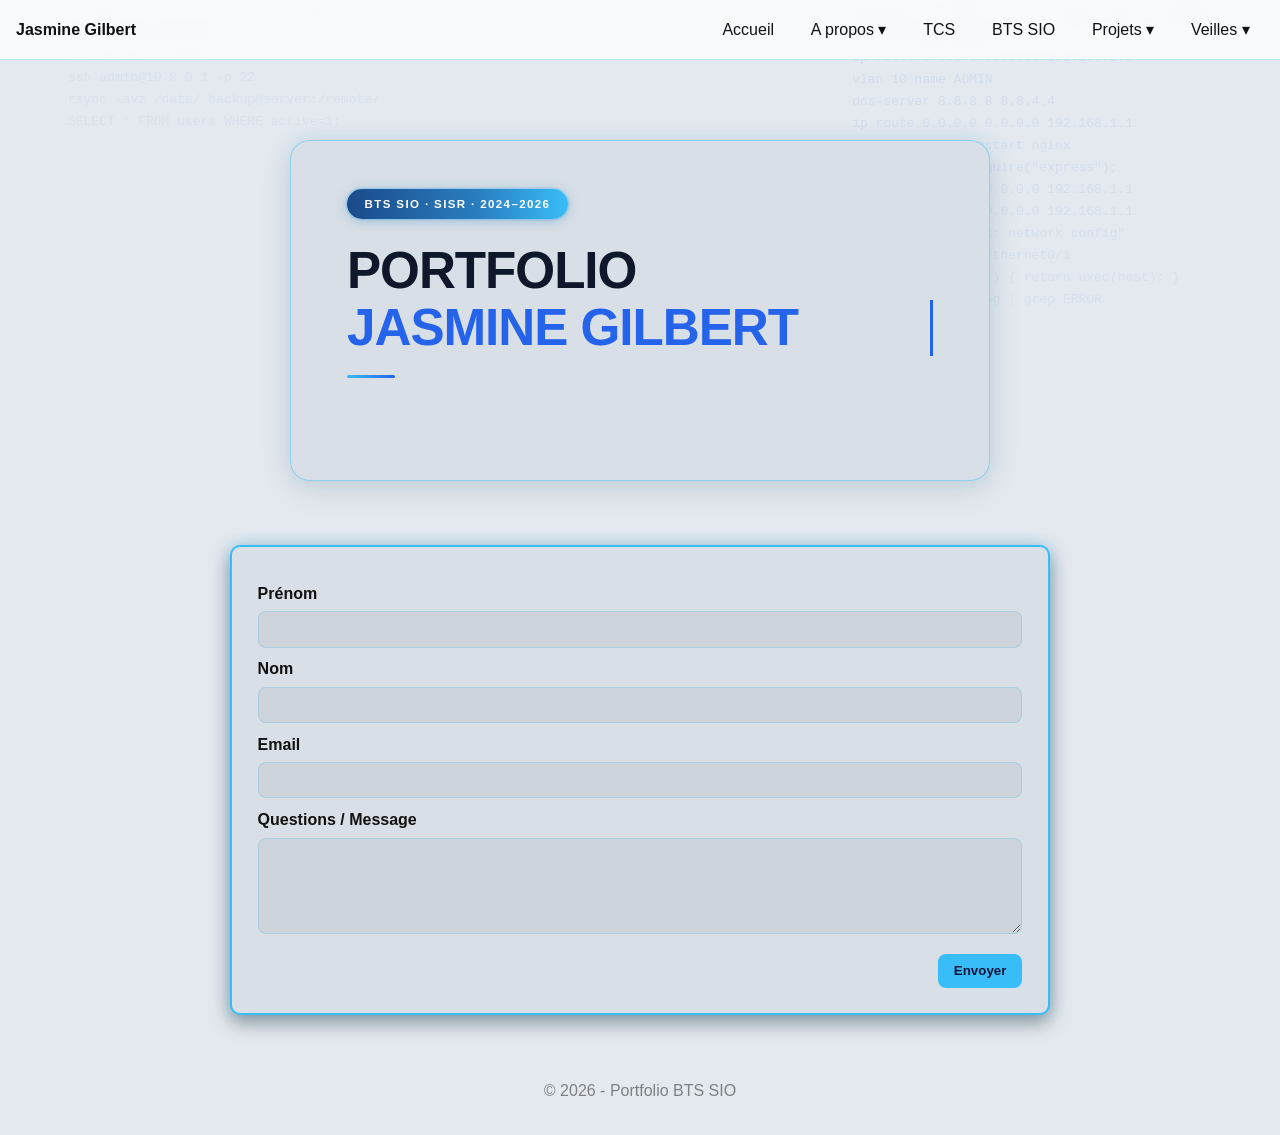
==== commit a3557045: "Mise à jour du portfolio : nouvelles pages veilles, refonte CV, menu projets, photos" ====
--- a/index.html
+++ b/index.html
@@ -6,107 +6,6 @@
   <title>Portfolio BTS SIO - SISR</title>
   <link rel="stylesheet" href="css/style.css">
   <script defer src="js/main.js"></script>
-  <style>
-    .idx-schema-section {
-      max-width: 900px;
-      margin: 0 auto 3rem;
-      padding: 0 1.5rem;
-    }
-    .idx-schema-section-title {
-      font-size: 1.1rem;
-      font-weight: 700;
-      letter-spacing: 0.1em;
-      text-transform: uppercase;
-      color: #5570a0;
-      margin-bottom: 1rem;
-      text-align: center;
-    }
-    .idx-schema-card {
-      background: #eff6ff;
-      border: 2.5px solid #38bdf8;
-      border-radius: 18px;
-      box-shadow: 0 0 18px rgba(56,189,248,0.45), 0 4px 24px rgba(0,0,0,0.06);
-      overflow: hidden;
-      transition: box-shadow 0.25s;
-    }
-    .idx-schema-card:hover {
-      box-shadow: 0 0 32px rgba(56,189,248,0.6), 0 8px 32px rgba(0,0,0,0.08);
-    }
-    .idx-schema-card-header {
-      display: flex;
-      align-items: center;
-      justify-content: space-between;
-      padding: 0.9rem 1.4rem;
-      background: linear-gradient(90deg, #1a4a8a 0%, #2a7fc1 100%);
-    }
-    .idx-schema-card-header-title {
-      font-size: 0.75rem;
-      font-weight: 700;
-      letter-spacing: 0.12em;
-      text-transform: uppercase;
-      color: rgba(255,255,255,0.9);
-    }
-    .idx-schema-zoom-btn {
-      background: rgba(255,255,255,0.15);
-      border: 1px solid rgba(255,255,255,0.3);
-      border-radius: 8px;
-      color: #fff;
-      font-size: 0.78rem;
-      font-weight: 600;
-      padding: 0.35rem 0.9rem;
-      cursor: pointer;
-      transition: background 0.2s;
-    }
-    .idx-schema-zoom-btn:hover { background: rgba(255,255,255,0.28); }
-    .idx-schema-img-wrap {
-      padding: 1.5rem;
-      display: flex;
-      justify-content: center;
-    }
-    .idx-schema-img {
-      max-width: 100%;
-      height: auto;
-      border-radius: 10px;
-      display: block;
-      cursor: zoom-in;
-    }
-    /* Lightbox */
-    .idx-schema-lightbox {
-      display: none;
-      position: fixed;
-      inset: 0;
-      background: rgba(10,18,30,0.92);
-      z-index: 2000;
-      align-items: center;
-      justify-content: center;
-      cursor: zoom-out;
-    }
-    .idx-schema-lightbox.active { display: flex; }
-    .idx-schema-lightbox img {
-      max-width: 95vw;
-      max-height: 95vh;
-      border-radius: 10px;
-      box-shadow: 0 0 40px rgba(42,127,193,0.5);
-      object-fit: contain;
-    }
-    .idx-schema-lightbox-close {
-      position: fixed;
-      top: 18px;
-      right: 22px;
-      background: #2a7fc1;
-      color: #fff;
-      border: none;
-      border-radius: 50%;
-      width: 38px;
-      height: 38px;
-      font-size: 1.2rem;
-      cursor: pointer;
-      display: flex;
-      align-items: center;
-      justify-content: center;
-      box-shadow: 0 2px 12px rgba(0,0,0,0.3);
-    }
-  </style>
 </head>
 <body>
   <header>
@@ -127,19 +26,17 @@
         <li class="dropdown">
           <a class="dropbtn" href="#projets">Projets ▾</a>
           <ul class="dropdown-menu">
-            <li><a href="procedures.html">Toutes les procédures</a></li>
             <li><a href="schema.html">Schéma réseau</a></li>
-            <li class="dropdown-section">Procédures projets professionnelles (E5)</li>
-            <li><a href="e5.html">Voir les procédures E5</a></li>
-            <li class="dropdown-section">Projets scolarisés (E6)</li>
-            <li><a href="e6.html">Voir les procédures E6</a></li>
+            <li><a href="procedures.html">Proc&eacute;dures</a></li>
+            <li><a href="e5.html">Dossier E5</a></li>
+            <li><a href="e6.html">Dossier E6</a></li>
           </ul>
         </li>
         <li class="dropdown">
           <a class="dropbtn" href="#veilles">Veilles ▾</a>
           <ul class="dropdown-menu">
-            <li><a href="#veilles-tech">Veilles technologiques</a></li>
-            <li><a href="#veilles-jur">Veilles juridiques</a></li>
+            <li><a href="veille-tech.html">Veilles technologiques</a></li>
+            <li><a href="veille-jur.html">Veilles juridiques</a></li>
           </ul>
         </li>
       </ul>
@@ -158,43 +55,8 @@
       </div>
     </section>
 
-    <!-- Schéma réseau card -->
-    <section id="schema-accueil" class="section">
-      <div class="idx-schema-section">
-        <p class="idx-schema-section-title">Schéma réseau &mdash; Projets scolarisés E6</p>
-        <div class="idx-schema-card">
-          <div class="idx-schema-card-header">
-            <span class="idx-schema-card-header-title">Schéma réseau</span>
-            <button class="idx-schema-zoom-btn" onclick="idxOpenLightbox()">Agrandir ↗</button>
-          </div>
-          <div class="idx-schema-img-wrap">
-            <img src="images/SCHEMA.png" alt="Schéma réseau" class="idx-schema-img" onclick="idxOpenLightbox()">
-          </div>
-        </div>
-      </div>
-    </section>
-
-    <!-- Lightbox -->
-    <div class="idx-schema-lightbox" id="idx-schema-lightbox" onclick="idxCloseLightbox()">
-      <button class="idx-schema-lightbox-close" onclick="idxCloseLightbox()" title="Fermer">&times;</button>
-      <img src="images/SCHEMA.png" alt="Schéma réseau agrandi">
-    </div>
-
-    <script>
-      function idxOpenLightbox() {
-        document.getElementById('idx-schema-lightbox').classList.add('active');
-      }
-      function idxCloseLightbox() {
-        document.getElementById('idx-schema-lightbox').classList.remove('active');
-      }
-      document.addEventListener('keydown', function(e) {
-        if (e.key === 'Escape') idxCloseLightbox();
-      });
-    </script>
-
     <section id="contact" class="section">
       <div class="contact-box">
-        <h2>Contact</h2>
         <form id="contact-form" novalidate>
           <label class="form-row">Prénom
             <input type="text" name="prenom" required aria-label="Prénom">
--- a/css/style.css
+++ b/css/style.css
@@ -14,7 +14,7 @@
 .nav-links a:hover{background:rgba(56,189,248,0.15);color:#0055aa;}
 .dropdown{position:relative}
 .dropdown .dropbtn{cursor:pointer}
-.dropdown-menu{position:absolute;left:0;top:100%;min-width:220px;background:rgba(240,244,248,0.97);border:1px solid rgba(56,189,248,0.25);box-shadow:0 8px 20px rgba(0,0,0,0.4);padding:0.5rem 0;display:none;z-index:50;border-radius:6px;backdrop-filter:blur(10px);}
+.dropdown-menu{position:absolute;left:0;top:100%;min-width:220px;background:rgba(240,244,248,0.97);border:1px solid rgba(56,189,248,0.25);box-shadow:0 8px 20px rgba(0,0,0,0.4);padding:0.5rem 0;display:none;z-index:1000;border-radius:6px;backdrop-filter:blur(10px);}
 .dropdown-menu li{list-style:none}
 .dropdown-menu a{padding:0.5rem 1rem;color:#111;display:block;}
 .dropdown-menu a:hover{color:#0055aa;background:rgba(56,189,248,0.1);}
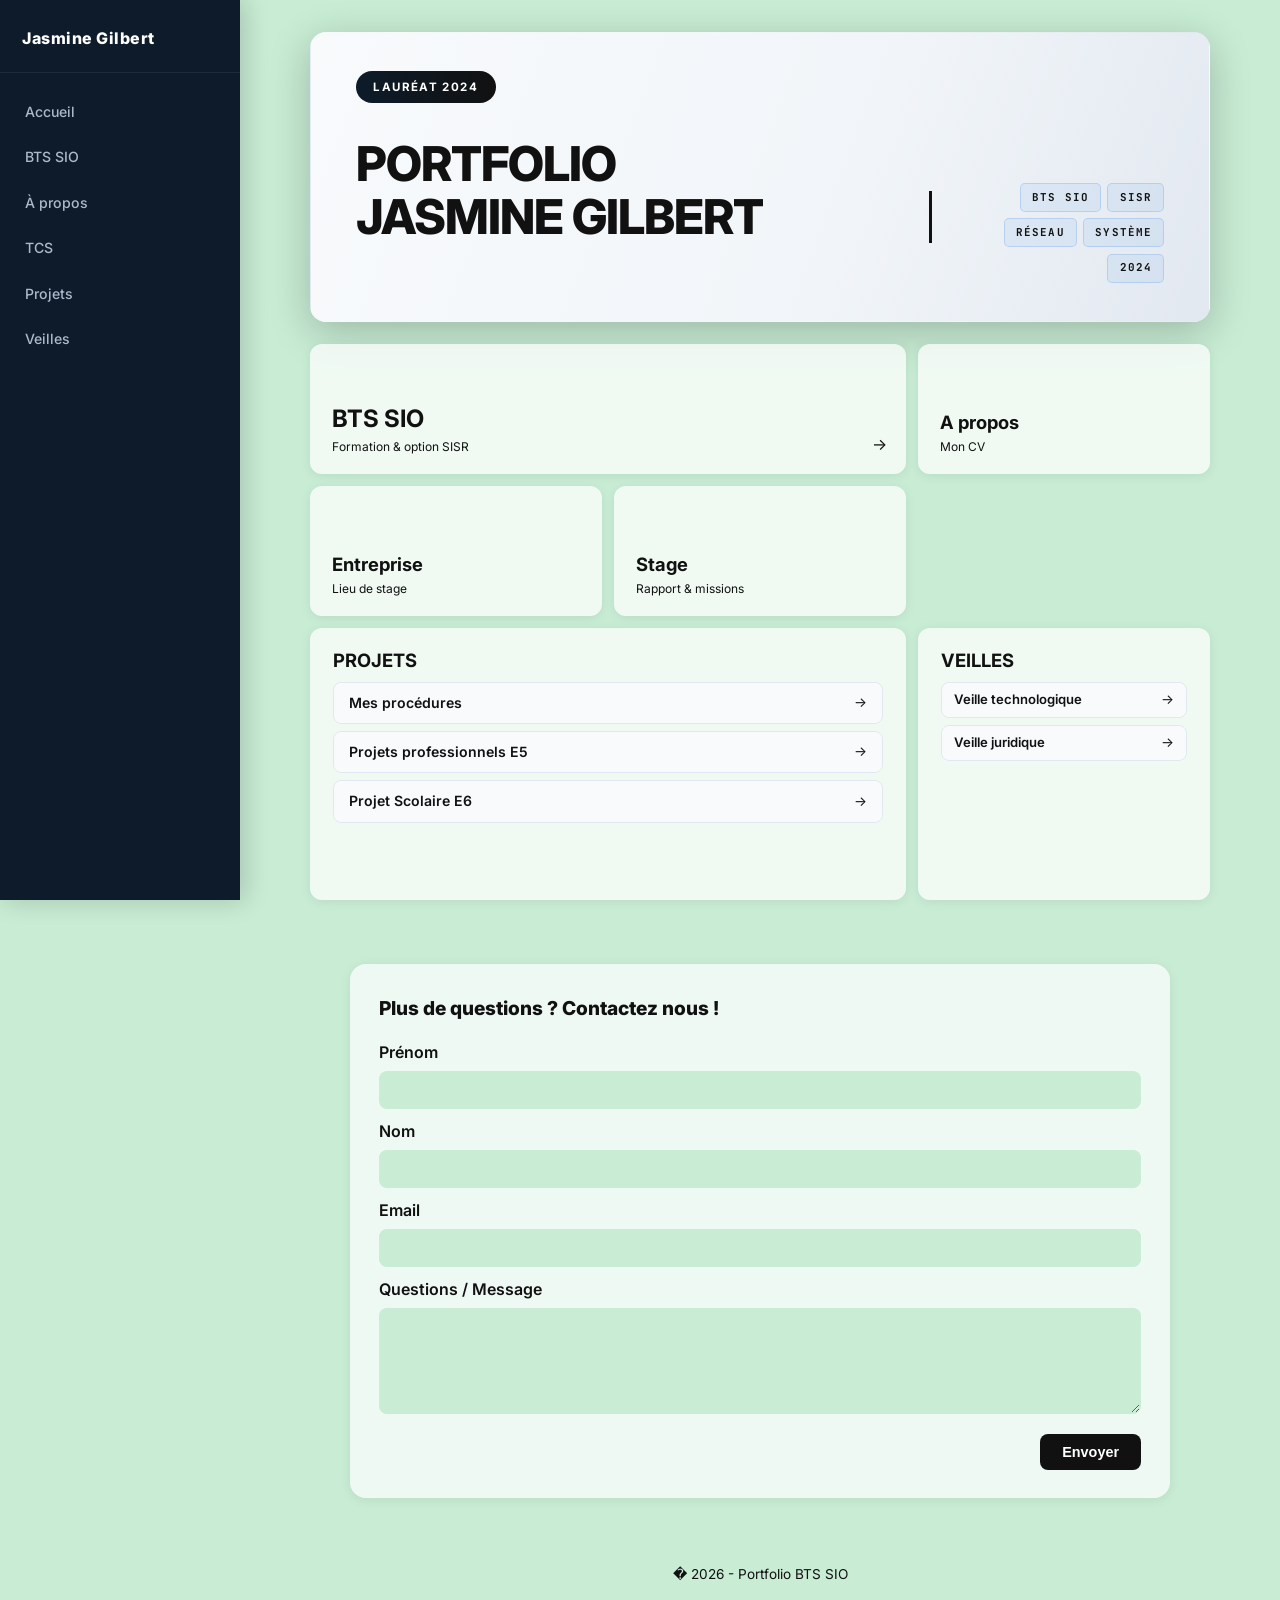
==== commit 588d15d6: "Corrections d'encodage, affichage, et améliorations visuelles sur toutes les pages principales du po" ====
--- a/index.html
+++ b/index.html
@@ -1,9 +1,12 @@
-﻿<!doctype html>
+<!doctype html>
 <html lang="fr">
 <head>
   <meta charset="utf-8">
   <meta name="viewport" content="width=device-width, initial-scale=1">
   <title>Portfolio BTS SIO - SISR</title>
+  <link rel="preconnect" href="https://fonts.googleapis.com">
+  <link rel="preconnect" href="https://fonts.gstatic.com" crossorigin>
+  <link href="https://fonts.googleapis.com/css2?family=Inter:wght@400;600;700;800&family=Raleway:wght@400;600;700;800&family=Space+Grotesk:wght@400;600;700;800&family=JetBrains+Mono:wght@400;700&display=swap" rel="stylesheet">
   <link rel="stylesheet" href="css/style.css">
   <script defer src="js/main.js"></script>
 </head>
@@ -14,26 +17,26 @@
       <button class="nav-toggle" aria-label="Ouvrir le menu">☰</button>
       <ul class="nav-links">
         <li><a href="#accueil">Accueil</a></li>
+        <li><a href="bts-sio.html">BTS SIO</a></li>
         <li class="dropdown">
-          <a class="dropbtn" href="#apropos">A propos ▾</a>
+          <a class="dropbtn" href="#apropos">À propos</a>
           <ul class="dropdown-menu">
+            <li><a href="mon-cv.html">Mon CV</a></li>
             <li><a href="mon-entreprise.html">Mon entreprise</a></li>
             <li><a href="mon-stage.html">Mon stage</a></li>
-            <li><a href="mon-cv.html">Mon CV</a></li>
           </ul>
         </li>
-        <li><a href="tcs.html">TCS</a></li><li><a href="bts-sio.html">BTS SIO</a></li>
+        <li><a href="tcs.html">TCS</a></li>
         <li class="dropdown">
-          <a class="dropbtn" href="#projets">Projets ▾</a>
+          <a class="dropbtn" href="#projets">Projets</a>
           <ul class="dropdown-menu">
-            <li><a href="schema.html">Schéma réseau</a></li>
-            <li><a href="procedures.html">Proc&eacute;dures</a></li>
-            <li><a href="e5.html">Dossier E5</a></li>
-            <li><a href="e6.html">Dossier E6</a></li>
+            <li><a href="procedures.html">Mes Proc&eacute;dures</a></li>
+            <li><a href="e5.html">Dossier Professionnel E5</a></li>
+            <li><a href="e6.html">Dossier Scolaire E6</a></li>
           </ul>
         </li>
         <li class="dropdown">
-          <a class="dropbtn" href="#veilles">Veilles ▾</a>
+          <a class="dropbtn" href="#veilles">Veilles</a>
           <ul class="dropdown-menu">
             <li><a href="veille-tech.html">Veilles technologiques</a></li>
             <li><a href="veille-jur.html">Veilles juridiques</a></li>
@@ -46,17 +49,94 @@
   <canvas id="bg-canvas"></canvas>
   <main>
 
-    <section id="accueil" class="section">
-      <div class="hero-card">
-        <span class="hero-badge">BTS SIO &middot; SISR &middot; 2024&ndash;2026</span>
-        <h1 class="hero-card-title">PORTFOLIO<br><span>JASMINE GILBERT</span></h1>
-        <div class="hero-card-divider"></div>
-        <p class="hero-card-lead" id="hero-lead"></p>
+    <section id="accueil" class="section home-v3">
+
+      <!-- Banner -->
+      <div class="bento-banner">
+        <div class="bento-banner__left">
+          <span class="hero-badge">Laur&eacute;at 2024</span>
+          <h1 class="bento-title">PORTFOLIO<br><span>JASMINE GILBERT</span></h1>
+          <p class="hero-card-lead" id="hero-lead"></p>
+        </div>
+        <div class="bento-banner__right">
+          <span class="bento-banner__tag">BTS&nbsp;SIO</span>
+          <span class="bento-banner__tag">SISR</span>
+          <span class="bento-banner__tag">Réseau</span>
+          <span class="bento-banner__tag">Syst&egrave;me</span>
+          <span class="bento-banner__tag">2024</span>
+        </div>
       </div>
+
+      <!-- Bento grid -->
+      <div class="bento-grid">
+
+        <!-- BTS SIO à large -->
+        <a href="bts-sio.html" class="bento-tile bento-tile--accent bento-tile--span2">
+          <span class="bento-tile__label">BTS SIO</span>
+          <span class="bento-tile__sub">Formation &amp; option SISR</span>
+          <span class="bento-tile__arrow">&#8594;</span>
+        </a>
+
+        <!-- A propos -->
+        <a href="mon-cv.html" class="bento-tile">
+          <span class="bento-tile__label">A propos</span>
+          <span class="bento-tile__sub">Mon CV</span>
+        </a>
+
+        <!-- Mon entreprise -->
+        <a href="mon-entreprise.html" class="bento-tile">
+          <span class="bento-tile__label">Entreprise</span>
+          <span class="bento-tile__sub">Lieu de stage</span>
+        </a>
+
+        <!-- Mon stage -->
+        <a href="mon-stage.html" class="bento-tile">
+          <span class="bento-tile__label">Stage</span>
+          <span class="bento-tile__sub">Rapport &amp; missions</span>
+        </a>
+
+        <!-- Projets à large groupe -->
+        <div class="bento-tile bento-tile--span2 bento-tile--group">
+          <span class="bento-tile__label">PROJETS</span>
+          <div class="bento-subtiles">
+            <a href="procedures.html" class="bento-subtile">
+              <span class="bento-subtile__label">Mes proc&eacute;dures</span>
+              <span class="bento-subtile__arrow">&#8594;</span>
+            </a>
+            <a href="e5.html" class="bento-subtile">
+              <span class="bento-subtile__label">Projets professionnels E5</span>
+              <span class="bento-subtile__arrow">&#8594;</span>
+            </a>
+            <a href="e6.html" class="bento-subtile">
+              <span class="bento-subtile__label">Projet Scolaire E6</span>
+              <span class="bento-subtile__arrow">&#8594;</span>
+            </a>
+          </div>
+        </div>
+
+        <!-- Veilles -->
+        <div class="bento-tile bento-tile--group bento-tile--group-sm">
+          <span class="bento-tile__label">VEILLES</span>
+          <div class="bento-subtiles">
+            <a href="veille-tech.html" class="bento-subtile">
+              <span class="bento-subtile__label">Veille technologique</span>
+              <span class="bento-subtile__arrow">&#8594;</span>
+            </a>
+            <a href="veille-jur.html" class="bento-subtile">
+              <span class="bento-subtile__label">Veille juridique</span>
+              <span class="bento-subtile__arrow">&#8594;</span>
+            </a>
+          </div>
+        </div>
+
+      </div>
+
+      <!-- Contact CTA -->
     </section>
 
     <section id="contact" class="section">
       <div class="contact-box">
+        <h2 class="contact-box__title">Plus de questions&nbsp;? Contactez nous&nbsp;!</h2>
         <form id="contact-form" novalidate>
           <label class="form-row">Prénom
             <input type="text" name="prenom" required aria-label="Prénom">
@@ -74,13 +154,14 @@
             <button type="submit" class="btn">Envoyer</button>
           </div>
         </form>
-        <div id="contact-thanks" class="hidden">Merci — votre message a bien été reçu (envoi simulé).</div>
+        <div id="contact-thanks" class="hidden">Merci � votre message a bien �t� re�u (envoi simul�).</div>
       </div>
     </section>
   </main>
 
   <footer class="site-footer">
-    <p>© 2026 - Portfolio BTS SIO</p>
+    <p>� 2026 - Portfolio BTS SIO</p>
   </footer>
 </body>
 </html>
+
--- a/css/style.css
+++ b/css/style.css
@@ -1,95 +1,744 @@
-﻿:root{
-  --bg: #e4e9ef;
-  --primary: #38bdf8;
-  --accent: #6366f1;
-  --text: #e2f0fb;
-}
-*{box-sizing:border-box}
-body{font-family:Segoe UI, Roboto, Arial, sans-serif;margin:0;background:#e4e9ef;min-height:100vh;color:#111;line-height:1.5}
-.navbar{display:flex;align-items:center;justify-content:space-between;padding:0.5rem 1rem;background:rgba(255,255,255,0.75);backdrop-filter:blur(8px);border-bottom:1px solid rgba(56,189,248,0.3);}
-.brand{font-weight:700;color:#111;text-shadow:none;}
-.nav-toggle{display:none;background:none;border:0;font-size:1.4rem;color:#111;}
-.nav-links{display:flex;list-style:none;margin:0;padding:0;gap:0.5rem;align-items:center}
-.nav-links a{display:block;padding:0.6rem 0.9rem;color:#111;text-decoration:none;border-radius:6px;}
-.nav-links a:hover{background:rgba(56,189,248,0.15);color:#0055aa;}
-.dropdown{position:relative}
-.dropdown .dropbtn{cursor:pointer}
-.dropdown-menu{position:absolute;left:0;top:100%;min-width:220px;background:rgba(240,244,248,0.97);border:1px solid rgba(56,189,248,0.25);box-shadow:0 8px 20px rgba(0,0,0,0.4);padding:0.5rem 0;display:none;z-index:1000;border-radius:6px;backdrop-filter:blur(10px);}
-.dropdown-menu li{list-style:none}
-.dropdown-menu a{padding:0.5rem 1rem;color:#111;display:block;}
-.dropdown-menu a:hover{color:#0055aa;background:rgba(56,189,248,0.1);}
-.dropdown-section{padding:0.4rem 1rem;font-weight:600;color:#111;font-size:0.9rem;letter-spacing:0.04em;}
-.dropdown:hover .dropdown-menu{display:block}
-.section{padding:2rem 1rem;max-width:1000px;margin:0 auto}
-.section h2{color:#111;}
-.site-footer{padding:1rem;text-align:center;color:rgba(0,0,0,0.45);}
-
-/* Home hero layout */
-.hero-layout{
-  margin-top:1.5rem;
-  display:grid;
-  grid-template-columns:170px minmax(360px, 500px) 170px;
-  gap:1rem;
-  align-items:center;
-  justify-content:center;
-}
-.hero-side{
-  display:flex;
-  flex-direction:column;
-  gap:0.9rem;
-}
-.neon-case{
-  height:90px;
-  border:2px solid #38bdf8;
-  border-radius:10px;
-  background:rgba(56,189,248,0.06);
-  box-shadow:0 0 10px rgba(56,189,248,0.35), inset 0 0 8px rgba(56,189,248,0.1);
-}
-.virtual-character{
-  display:flex;
-  justify-content:center;
-  align-items:center;
-  position:relative;
-  padding:0.5rem;
-}
-.character-frame{
-  position:relative;
-  width:100%;
-  max-width:430px;
-  border-radius:18px;
-  padding:0.5rem;
-  border:2px solid #38bdf8;
-  background:#cdd4db;
-  box-shadow:0 0 14px rgba(56,189,248,0.45);
-  overflow:hidden;
-  z-index:1;
-}
-.character-frame::before{content:none;}
-.character-frame::after{content:none;}
-.character-image{
-  width:100%;
-  display:block;
-  aspect-ratio:3 / 4;
-  object-fit:cover;
-  border:1px solid rgba(56,189,248,0.55);
-  border-radius:12px;
-  box-shadow:none;
-  filter:contrast(1.08) saturate(1.03) brightness(1.02);
-}
-.character-frame .character-image{image-rendering:auto;}
-
-/* Animated background canvas */
-#bg-canvas{
-  position:fixed;
-  top:0;
-  left:0;
-  width:100%;
-  height:100%;
-  z-index:-1;
-}
-
-/* ── HERO CARD (accueil) ── */
-/* ── HERO CARD ANIMATIONS ── */
+/* -- CSS VARIABLES -- */
+:root {
+  --sidebar-w: 240px;
+  --sidebar-bg: #0d1b2a;
+  --sidebar-border: rgba(255,255,255,0.07);
+  --bg: #c8ecd4;
+  --card: rgba(255,255,255,0.72);
+  --blue: #111111;
+  --blue-dk: #0d1b2a;
+  --text: #111111;
+  --muted: #111111;
+  --border: transparent;
+  --shadow: 0 2px 12px rgba(0,0,0,0.07);
+  --shadow-h: 0 8px 28px rgba(0,0,0,0.12);
+  --r: 16px;
+}
+
+/* -- RESET -- */
+*, *::before, *::after { box-sizing: border-box; }
+
+/* -- BODY -- */
+body {
+  font-family: 'Inter', 'Segoe UI', sans-serif;
+  margin: 0;
+  padding-left: var(--sidebar-w);
+  background: var(--bg);
+  min-height: 100vh;
+  color: var(--text);
+  line-height: 1.6;
+}
+
+/* -- SIDEBAR / NAVBAR -- */
+.navbar {
+  position: fixed;
+  inset: 0 auto 0 0;
+  width: var(--sidebar-w);
+  background: var(--sidebar-bg);
+  display: flex;
+  flex-direction: column;
+  z-index: 500;
+  overflow-y: auto;
+  overflow-x: hidden;
+  box-shadow: 4px 0 24px rgba(0,0,0,0.18);
+}
+
+.brand {
+  padding: 1.6rem 1.4rem 1.3rem;
+  font-weight: 800;
+  font-size: 1rem;
+  color: #fff;
+  letter-spacing: 0.03em;
+  border-bottom: 1px solid var(--sidebar-border);
+  flex-shrink: 0;
+}
+
+.nav-toggle {
+  display: none;
+  background: none;
+  border: none;
+  color: #fff;
+  font-size: 1.4rem;
+  padding: 0.5rem;
+  cursor: pointer;
+  align-self: flex-end;
+}
+
+.nav-links {
+  list-style: none;
+  margin: 1rem 0;
+  padding: 0;
+  display: flex;
+  flex-direction: column;
+  gap: 0;
+}
+
+.nav-links > li { display: block; }
+
+.nav-links a {
+  display: flex;
+  align-items: center;
+  padding: 0.72rem 1.4rem;
+  color: rgba(200,214,232,0.85);
+  text-decoration: none;
+  font-size: 0.88rem;
+  font-weight: 500;
+  border-left: 3px solid transparent;
+  transition: background 0.15s, color 0.15s, border-color 0.15s;
+  white-space: nowrap;
+}
+
+.nav-links a:hover {
+  background: rgba(255,255,255,0.08);
+  color: #fff;
+  border-left-color: var(--blue);
+}
+
+/* -- DROPDOWN (sidebar accordion) -- */
+.dropdown { position: relative; }
+.dropdown .dropbtn { cursor: pointer; }
+
+.dropdown-menu {
+  position: static;
+  background: rgba(0,0,0,0.22);
+  border: none;
+  box-shadow: none;
+  padding: 0.2rem 0;
+  display: none;
+  border-radius: 0;
+  min-width: 0;
+}
+
+.dropdown-menu li { list-style: none; }
+
+.dropdown-menu a {
+  padding: 0.58rem 1.4rem 0.58rem 2.3rem;
+  font-size: 0.83rem;
+  color: rgba(180,200,220,0.75);
+  border-left: 3px solid transparent;
+}
+
+.dropdown-menu a:hover {
+  color: #fff;
+  background: rgba(255,255,255,0.06);
+  border-left-color: var(--blue);
+}
+
+.dropdown-section {
+  padding: 0.4rem 2.3rem;
+  font-size: 0.72rem;
+  font-weight: 700;
+  color: rgba(180,200,220,0.4);
+  text-transform: uppercase;
+  letter-spacing: 0.1em;
+}
+
+.dropdown:hover .dropdown-menu { display: block; }
+
+/* -- LAYOUT -- */
+.section {
+  padding: 2rem 2rem;
+  max-width: 1100px;
+  margin: 0 auto;
+}
+.section h2 { color: var(--text); }
+
+/* -- FOOTER -- */
+.site-footer {
+  padding: 1.2rem 2rem;
+  text-align: center;
+  color: var(--text);
+  font-size: 0.85rem;
+  border-top: 1px solid var(--border);
+}
+
+/* -- HIDE CANVAS -- */
+#bg-canvas { display: none; }
+
+/* -- QUICK LINK CARD -- */
+.quick-link-card {
+  display: flex;
+  align-items: center;
+  justify-content: center;
+  max-width: 700px;
+  margin: 1.2rem auto 0;
+  background: var(--card);
+  border: 3px solid var(--border);
+  border-radius: var(--r);
+  text-decoration: none;
+  padding: 1.2rem 2rem;
+  box-shadow: var(--shadow);
+  transition: box-shadow 0.2s, transform 0.2s;
+}
+.quick-link-card:hover {
+  transform: translateY(-3px);
+  box-shadow: var(--shadow-h);
+}
+.quick-link-card__title {
+  font-size: 1.6rem;
+  font-weight: 800;
+  color: var(--text);
+  letter-spacing: 0.04em;
+  text-align: center;
+}
+
+/* -- QUICK LINK GRID -- */
+.quick-link-grid {
+  display: grid;
+  grid-template-columns: repeat(3, 1fr);
+  gap: 0.9rem;
+  max-width: 700px;
+  margin: 0.9rem auto 0;
+}
+.quick-link-card--sm {
+  padding: 1rem;
+  margin: 0;
+}
+.quick-link-card--sm .quick-link-card__title {
+  font-size: 1rem;
+}
+@media (max-width: 600px) {
+  .quick-link-grid { grid-template-columns: 1fr; }
+}
+
+/* -- HOME V3 � BENTO DASHBOARD -- */
+.home-v3 { padding: 2rem; }
+
+/* Banner */
+.bento-banner {
+  max-width: 900px;
+  margin: 0 auto 1.4rem;
+  background: linear-gradient(110deg, #f8fafc 0%, #f1f5f9 60%, #e2e8f0 100%);
+  border: 1.5px solid var(--border);
+  border-radius: 16px;
+  padding: 2.4rem 2.8rem;
+  display: flex;
+  align-items: flex-end;
+  justify-content: space-between;
+  gap: 2rem;
+  box-shadow: 0 10px 40px rgba(0,0,0,0.22);
+  animation: simpleFadeUp 0.5s ease both;
+  flex-wrap: wrap;
+}
+.bento-banner__left { flex: 1; min-width: 220px; }
+.bento-title {
+  font-family: 'Inter', sans-serif;
+  font-size: clamp(2rem, 5vw, 3rem);
+  font-weight: 800;
+  color: var(--text);
+  line-height: 1.1;
+  letter-spacing: -0.02em;
+  margin: 0.7rem 0 0.6rem;
+}
+.bento-title span {
+  color: var(--blue);
+  display: inline-block;
+  overflow: hidden;
+  white-space: nowrap;
+  vertical-align: bottom;
+  width: 0;
+  border-right: 3px solid var(--blue);
+  animation:
+    typing      1.1s steps(15, end) 0.9s forwards,
+    caretBlink  0.75s step-end      0.9s infinite;
+}
+.bento-banner .hero-card-lead,
+  .bento-banner__desc {
+  color: var(--text);
+  font-size: 0.9rem;
+  margin: 0;
+}
+.bento-banner__right {
+  display: flex;
+  flex-wrap: wrap;
+  gap: 0.4rem;
+  align-items: flex-end;
+  justify-content: flex-end;
+  max-width: 200px;
+}
+.bento-banner__tag {
+  font-family: 'JetBrains Mono', 'Courier New', monospace;
+  font-size: 0.68rem;
+  font-weight: 700;
+  letter-spacing: 0.1em;
+  text-transform: uppercase;
+  padding: 0.3rem 0.7rem;
+  border-radius: 5px;
+  background: rgba(26,111,224,0.07);
+  color: var(--blue);
+  border: 1px solid rgba(26,111,224,0.18);
+}
+
+/* Bento grid */
+.bento-grid {
+  max-width: 900px;
+  margin: 0 auto;
+  display: grid;
+  grid-template-columns: repeat(3, 1fr);
+  grid-auto-rows: 130px;
+  gap: 0.75rem;
+  animation: simpleFadeUp 0.5s ease 0.1s both;
+}
+
+.bento-tile {
+  position: relative;
+  display: flex;
+  flex-direction: column;
+  justify-content: flex-end;
+  padding: 1.1rem 1.3rem;
+  background: var(--card);
+  border: 1.5px solid var(--border);
+  border-radius: 12px;
+  text-decoration: none;
+  box-shadow: var(--shadow);
+  overflow: hidden;
+  transition: transform 0.2s, box-shadow 0.2s, border-color 0.2s;
+}
+.bento-tile:hover { transform: translateY(-4px); box-shadow: var(--shadow-h); border-color: #cbd5e1; }
+.bento-tile:hover .bento-tile__arrow { color: var(--text); transform: translateX(4px); }
+
+.bento-tile__num { display: none; }
+.bento-tile__label {
+  font-family: 'Inter', sans-serif;
+  font-size: 1.15rem;
+  font-weight: 700;
+  color: var(--text);
+  line-height: 1.2;
+  position: relative;
+  z-index: 1;
+  transition: color 0.2s;
+}
+.bento-tile__sub {
+  font-size: 0.75rem;
+  color: var(--text);
+  margin-top: 0.2rem;
+  position: relative;
+  z-index: 1;
+  transition: color 0.2s;
+}
+.bento-tile__arrow {
+  position: absolute;
+  bottom: 1rem; right: 1.1rem;
+  font-size: 1rem;
+  color: var(--text);
+  z-index: 1;
+  transition: color 0.2s, transform 0.2s;
+}
+
+/* Span 2 columns */
+.bento-tile--span2 { grid-column: span 2; }
+
+/* Group tile (Projets) */
+.bento-tile--group {
+  grid-row: span 2;
+  flex-direction: column;
+  justify-content: flex-start;
+  gap: 0.7rem;
+  padding: 1.2rem 1.4rem;
+  cursor: default;
+}
+.bento-tile--group:hover { transform: none; box-shadow: var(--shadow); border-color: var(--border); }
+.bento-tile--group-sm { grid-row: span 2; }
+.bento-tile--group-sm .bento-subtile { padding: 0.38rem 0.75rem; }
+.bento-tile--group-sm .bento-subtile__label { font-size: 0.82rem; }
+
+.bento-subtiles {
+  display: flex;
+  flex-direction: column;
+  gap: 0.45rem;
+  width: 100%;
+}
+.bento-subtile {
+  display: flex;
+  align-items: center;
+  justify-content: space-between;
+  padding: 0.55rem 0.9rem;
+  background: #f8fafc;
+  border: 1.5px solid #e2e8f0;
+  border-radius: 8px;
+  text-decoration: none;
+  transition: background 0.15s, border-color 0.15s, transform 0.15s;
+}
+.bento-subtile:hover {
+  background: #f0f4f8;
+  border-color: #cbd5e1;
+  transform: translateX(3px);
+}
+.bento-subtile__label {
+  font-family: 'Inter', sans-serif;
+  font-size: 0.88rem;
+  font-weight: 600;
+  color: var(--text);
+}
+.bento-subtile__arrow {
+  font-size: 0.85rem;
+  color: var(--muted);
+  transition: color 0.15s, transform 0.15s;
+}
+.bento-subtile:hover .bento-subtile__arrow {
+  color: var(--text);
+  transform: translateX(3px);
+}
+
+/* Accent tile (BTS SIO) */
+.bento-tile--accent {
+  background: var(--card);
+  border-color: var(--border);
+}
+.bento-tile--accent .bento-tile__label { font-size: 1.5rem; color: var(--text); }
+
+/* Dark tile */
+.bento-tile--dark {
+  background: var(--sidebar-bg);
+  border-color: rgba(255,255,255,0.08);
+}
+.bento-tile--dark .bento-tile__num   { color: #93c5fd; background: rgba(147,197,253,0.1); }
+.bento-tile--dark .bento-tile__label { color: #e2e8f0; }
+.bento-tile--dark .bento-tile__sub   { color: rgba(200,214,232,0.45); }
+.bento-tile--dark .bento-tile__arrow { color: rgba(255,255,255,0.25); }
+.bento-tile--dark:hover { border-color: #93c5fd; }
+.bento-tile--dark::before { background: linear-gradient(135deg, #1e3a5f 0%, #0d1b2a 100%); }
+
+@media (max-width: 640px) {
+  .bento-grid { grid-template-columns: 1fr 1fr; grid-auto-rows: 110px; }
+  .bento-tile--span2 { grid-column: span 2; }
+  .bento-banner { padding: 1.6rem; }
+  .bento-banner__right { display: none; }
+}
+@media (max-width: 400px) {
+  .bento-grid { grid-template-columns: 1fr; }
+  .bento-tile--span2 { grid-column: span 1; }
+}
+
+/* -- CONTACT CTA -- */
+.bento-cta {
+  display: flex;
+  align-items: center;
+  justify-content: space-between;
+  max-width: 900px;
+  margin: 0.75rem auto 0;
+  padding: 1.1rem 1.6rem;
+  background: var(--card);
+  border: 1.5px solid var(--border);
+  border-radius: 12px;
+  text-decoration: none;
+  box-shadow: var(--shadow);
+  transition: transform 0.18s, box-shadow 0.18s, border-color 0.18s;
+}
+.bento-cta:hover {
+  transform: translateY(-3px);
+  box-shadow: var(--shadow-h);
+  border-color: #cbd5e1;
+}
+.bento-cta__text {
+  font-family: 'Inter', sans-serif;
+  font-size: 1rem;
+  font-weight: 700;
+  color: var(--text);
+}
+.bento-cta__arrow {
+  font-size: 1.1rem;
+  color: var(--muted);
+  transition: transform 0.18s, color 0.18s;
+}
+.bento-cta:hover .bento-cta__arrow {
+  transform: translateX(4px);
+  color: var(--text);
+}
+
+/* -- HOME V2 � CLI DARK PANEL -- */
+.home-v2 { padding: 2rem; }
+
+.cli-panel {
+  max-width: 820px;
+  margin: 0 auto;
+  background: var(--sidebar-bg);
+  border-radius: 14px;
+  border: 1px solid rgba(255,255,255,0.07);
+  box-shadow: 0 12px 48px rgba(0,0,0,0.28);
+  overflow: hidden;
+  font-family: 'Courier New', 'Consolas', monospace;
+  animation: simpleFadeUp 0.5s ease both;
+}
+
+.cli-panel__topbar {
+  display: flex;
+  align-items: center;
+  justify-content: space-between;
+  background: #111e2e;
+  padding: 0.6rem 1.2rem;
+  border-bottom: 1px solid rgba(255,255,255,0.06);
+}
+.cli-tag {
+  font-size: 0.72rem;
+  color: rgba(255,255,255,0.25);
+  letter-spacing: 0.06em;
+}
+.cli-status {
+  display: flex;
+  align-items: center;
+  gap: 0.4rem;
+  font-size: 0.72rem;
+  color: #4ade80;
+}
+.cli-status-dot {
+  width: 7px; height: 7px;
+  border-radius: 50%;
+  background: #4ade80;
+  box-shadow: 0 0 6px #4ade80;
+}
+
+.cli-hero-area {
+  padding: 2rem 2.4rem 1.6rem;
+  border-bottom: 1px solid rgba(255,255,255,0.07);
+}
+.cli-prompt-line {
+  font-size: 0.8rem;
+  color: rgba(200,214,232,0.45);
+  margin: 0 0 1rem;
+}
+.cli-ps1 { color: #4ade80; }
+.cli-title {
+  font-family: 'Segoe UI', Arial, sans-serif;
+  font-size: clamp(2rem, 5vw, 3rem);
+  font-weight: 800;
+  color: #fff;
+  line-height: 1.1;
+  letter-spacing: -0.02em;
+  margin: 0.6rem 0 0.2rem;
+}
+.cli-title span {
+  color: var(--blue);
+  display: inline-block;
+  overflow: hidden;
+  white-space: nowrap;
+  vertical-align: bottom;
+  width: 0;
+  border-right: 3px solid var(--blue);
+  animation:
+    typing      1.1s steps(15, end) 0.9s forwards,
+    caretBlink  0.75s step-end      0.9s infinite;
+}
+.cli-divider {
+  height: 2px;
+  background: linear-gradient(90deg, var(--blue) 0%, transparent 80%);
+  border-radius: 99px;
+  margin: 1rem 0;
+  width: 0;
+  animation: dividerGrow 0.5s ease 2.2s forwards;
+}
+.cli-hero-area .hero-card-lead {
+  font-family: 'Segoe UI', Arial, sans-serif;
+  color: rgba(200,214,232,0.65);
+}
+
+/* -- LS LISTING -- */
+.cli-ls { padding: 1.4rem 2.4rem 1.8rem; }
+
+.cli-ls-header {
+  display: grid;
+  grid-template-columns: 110px 36px 1fr 1fr;
+  gap: 0 1.2rem;
+  padding: 0.3rem 0.8rem 0.5rem;
+  font-size: 0.65rem;
+  font-weight: 700;
+  letter-spacing: 0.12em;
+  text-transform: uppercase;
+  color: rgba(255,255,255,0.2);
+  border-bottom: 1px solid rgba(255,255,255,0.07);
+  margin-bottom: 0.3rem;
+}
+
+.cli-row {
+  display: grid;
+  grid-template-columns: 110px 36px 1fr 1fr auto;
+  gap: 0 1.2rem;
+  align-items: center;
+  padding: 0.65rem 0.8rem;
+  text-decoration: none;
+  border-radius: 6px;
+  border-left: 3px solid transparent;
+  transition: background 0.15s, border-left-color 0.15s;
+  margin: 0.15rem 0;
+}
+.cli-row:hover {
+  background: rgba(255,255,255,0.05);
+  border-left-color: var(--blue);
+}
+.cli-row--accent {
+  border-left-color: var(--blue);
+  background: rgba(26,111,224,0.07);
+}
+.cli-row--accent:hover { background: rgba(26,111,224,0.14); }
+
+.cli-col-perms {
+  font-size: 0.72rem;
+  color: rgba(255,255,255,0.22);
+}
+.cli-col-idx {
+  font-size: 0.8rem;
+  color: rgba(255,255,255,0.3);
+}
+.cli-col-name {
+  font-size: 0.95rem;
+  font-weight: 700;
+  color: #e2e8f0;
+}
+.cli-name-dir { color: #93c5fd; }
+.cli-slash { color: rgba(147,197,253,0.5); }
+.cli-col-desc {
+  font-size: 0.82rem;
+  color: rgba(200,214,232,0.45);
+  font-family: 'Segoe UI', Arial, sans-serif;
+}
+.cli-row__arrow {
+  color: rgba(255,255,255,0.2);
+  font-size: 0.9rem;
+  transition: color 0.15s, transform 0.15s;
+}
+.cli-row:hover .cli-row__arrow {
+  color: var(--blue);
+  transform: translateX(4px);
+}
+
+.cli-prompt-line--end {
+  margin: 1.2rem 0 0;
+  color: rgba(200,214,232,0.45);
+}
+
+@media (max-width: 640px) {
+  .cli-ls-header { display: none; }
+  .cli-row {
+    grid-template-columns: 36px 1fr auto;
+  }
+  .cli-col-perms { display: none; }
+  .cli-col-desc { display: none; }
+}
+
+/* -- HOME SECTION (v1 - kept for reference) -- */
+.home-section { padding-top: 2.5rem; }
+
+/* -- TERMINAL HERO -- */
+.term-hero {
+  max-width: 700px;
+  margin: 0 auto 1.6rem;
+  background: var(--sidebar-bg);
+  border-radius: 14px;
+  border: 1px solid rgba(255,255,255,0.08);
+  box-shadow: 0 8px 32px rgba(0,0,0,0.22);
+  overflow: hidden;
+  animation: simpleFadeUp 0.5s ease both;
+}
+.term-hero__bar {
+  background: #1e2d40;
+  padding: 0.6rem 1rem;
+  display: flex;
+  align-items: center;
+  gap: 0.4rem;
+  border-bottom: 1px solid rgba(255,255,255,0.06);
+}
+.term-hero__filename {
+  margin-left: auto;
+  font-family: 'Courier New', monospace;
+  font-size: 0.72rem;
+  color: rgba(255,255,255,0.3);
+}
+.term-hero__body { padding: 1.6rem 2rem 2rem; }
+.term-hero__prompt-line {
+  font-family: 'Courier New', monospace;
+  font-size: 0.85rem;
+  margin: 0 0 1.2rem;
+  color: rgba(226,232,240,0.6);
+}
+.term-hero__ps1 { color: #4ade80; }
+.term-hero__title {
+  font-size: clamp(2rem, 5vw, 3rem);
+  font-weight: 800;
+  color: #fff;
+  margin: 0.8rem 0 0.2rem;
+  line-height: 1.1;
+  letter-spacing: -0.02em;
+}
+.term-hero__title span {
+  color: var(--blue);
+  display: inline-block;
+  overflow: hidden;
+  white-space: nowrap;
+  vertical-align: bottom;
+  width: 0;
+  border-right: 3px solid var(--blue);
+  animation:
+    typing 1.1s steps(15, end) 0.9s forwards,
+    caretBlink 0.75s step-end 0.9s infinite;
+}
+.term-hero .hero-card-divider { background: linear-gradient(90deg, var(--blue), transparent); }
+.term-hero .hero-card-lead { color: rgba(200,214,232,0.75); }
+
+/* -- NAV CARDS (v1 - kept for reference) -- */
+.nav-grid { max-width: 700px; margin: 0 auto; display: flex; flex-direction: column; gap: 0.75rem; }
+.nav-row-3 { display: grid; grid-template-columns: repeat(3, 1fr); gap: 0.75rem; }
+.nav-card {
+  display: flex; align-items: center; gap: 1rem;
+  background: var(--card); border: 1.5px solid var(--border);
+  border-left: 4px solid var(--border); border-radius: 10px;
+  padding: 1.1rem 1.4rem; text-decoration: none; box-shadow: var(--shadow);
+  transition: border-left-color 0.18s, background 0.18s, transform 0.18s, box-shadow 0.18s;
+}
+.nav-card:hover { border-left-color: var(--blue); background: #f0f7ff; transform: translateX(4px); box-shadow: var(--shadow-h); }
+.nav-card__num { font-family: 'Courier New', monospace; font-size: 0.7rem; font-weight: 700; color: var(--blue); background: rgba(26,111,224,0.08); padding: 0.22rem 0.5rem; border-radius: 4px; flex-shrink: 0; }
+.nav-card__label { font-size: 1.1rem; font-weight: 700; color: var(--text); flex: 1; }
+.nav-card__arrow { color: var(--muted); font-size: 1.1rem; flex-shrink: 0; transition: color 0.18s, transform 0.18s; }
+.nav-card:hover .nav-card__arrow { color: var(--blue); transform: translateX(4px); }
+.nav-card--wide .nav-card__label { font-size: 1.3rem; font-weight: 800; }
+.nav-card--primary { border-left-color: var(--blue); background: linear-gradient(95deg, #f0f7ff 0%, var(--card) 60%); }
+.nav-card--sm { flex-direction: column; align-items: flex-start; gap: 0.5rem; padding: 1rem; }
+.nav-card--sm .nav-card__label { font-size: 0.9rem; }
+@media (max-width: 600px) { .nav-row-3 { grid-template-columns: 1fr; } }
+
+/* -- HERO LAYOUT (side panels) -- */
+.hero-layout {
+  margin-top: 1.5rem;
+  display: grid;
+  grid-template-columns: 170px minmax(360px, 500px) 170px;
+  gap: 1rem;
+  align-items: center;
+  justify-content: center;
+}
+.hero-side { display: flex; flex-direction: column; gap: 0.9rem; }
+.neon-case {
+  height: 90px;
+  border: 3px solid var(--border);
+  border-radius: 10px;
+  background: var(--card);
+  box-shadow: var(--shadow);
+}
+.virtual-character {
+  display: flex;
+  justify-content: center;
+  align-items: center;
+  padding: 0.5rem;
+}
+.character-frame {
+  width: 100%;
+  max-width: 430px;
+  border-radius: 18px;
+  padding: 0.5rem;
+  border: 3px solid var(--border);
+  background: var(--card);
+  box-shadow: var(--shadow-h);
+  overflow: hidden;
+}
+.character-frame::before,
+.character-frame::after { content: none; }
+.character-image {
+  width: 100%;
+  display: block;
+  aspect-ratio: 3 / 4;
+  object-fit: cover;
+  border-radius: 12px;
+}
+
+/* -- HERO CARD ANIMATIONS -- */
 @keyframes simpleFadeUp {
   from { opacity: 0; transform: translateY(24px); }
   to   { opacity: 1; transform: translateY(0); }
@@ -107,28 +756,26 @@
   to   { width: 100%; }
 }
 @keyframes caretBlink {
-  0%,100% { border-color: #38bdf8; }
+  0%,100% { border-color: var(--blue); }
   50%      { border-color: transparent; }
 }
 
+/* -- HERO CARD -- */
 .hero-card {
-  background: #d8dfe6;
-  border: 1.5px solid rgba(56,189,248,0.45);
+  background: var(--card);
+  border: 3px solid var(--border);
   border-radius: 20px;
   max-width: 700px;
   margin: 3rem auto 0;
   padding: 3rem 3.5rem 2.8rem;
-  box-shadow: 0 8px 32px rgba(0,0,0,0.1), 0 0 20px rgba(56,189,248,0.15);
-  position: relative;
-  overflow: visible;
+  box-shadow: var(--shadow-h);
   animation: simpleFadeUp 0.6s ease both;
-  transition: box-shadow 0.25s ease, transform 0.25s ease;
-}
-.hero-card::before { content: none; }
-.hero-card::after  { content: none; }
+  transition: box-shadow 0.25s, transform 0.25s;
+}
+.hero-card::before, .hero-card::after { content: none; }
 .hero-card:hover {
   transform: translateY(-4px);
-  box-shadow: 0 16px 44px rgba(0,0,0,0.13), 0 0 32px rgba(56,189,248,0.25);
+  box-shadow: 0 16px 44px rgba(0,0,0,0.14);
 }
 .hero-badge {
   display: inline-block;
@@ -137,12 +784,10 @@
   letter-spacing: 0.12em;
   text-transform: uppercase;
   color: #fff;
-  background: linear-gradient(90deg, #1a4a8a 0%, #2a7fc1 60%, #38bdf8 100%);
-  border: none;
+  background: linear-gradient(90deg, var(--blue-dk), var(--blue));
   border-radius: 99px;
   padding: 0.4rem 1.1rem;
   margin-bottom: 1.5rem;
-  box-shadow: 0 2px 12px rgba(42,127,193,0.35), 0 0 0 1.5px rgba(56,189,248,0.25);
   animation: fadeIn 0.5s ease 0.2s both;
 }
 .hero-card-title {
@@ -150,26 +795,25 @@
   font-weight: 800;
   letter-spacing: -0.02em;
   line-height: 1.1;
-  color: #0f172a;
+  color: var(--text);
   margin: 0 0 0.2rem;
   animation: fadeIn 0.5s ease 0.4s both;
 }
-/* Typewriter on "JASMINE GILBERT" */
 .hero-card-title span {
-  color: #2563eb;
+  color: var(--muted);
   display: inline-block;
   overflow: hidden;
   white-space: nowrap;
   vertical-align: bottom;
   width: 0;
-  border-right: 3px solid #2563eb;
+  border-right: 3px solid var(--muted);
   animation:
     typing      1.1s steps(15, end)  0.9s forwards,
     caretBlink  0.75s step-end       0.9s infinite;
 }
 .hero-card-divider {
   height: 3px;
-  background: linear-gradient(90deg, #38bdf8, #2563eb);
+  background: linear-gradient(90deg, var(--blue), var(--blue-dk));
   border-radius: 99px;
   margin: 1.2rem 0;
   width: 0;
@@ -177,7 +821,7 @@
 }
 .hero-card-lead {
   font-size: 1rem;
-  color: #475569;
+  color: var(--muted);
   line-height: 1.85;
   max-width: 560px;
   margin: 0 0 0.5rem;
@@ -187,653 +831,607 @@
 .hero-link {
   font-size: 0.9rem;
   font-weight: 600;
-  color: #2563eb;
+  color: var(--blue);
   text-decoration: none;
   transition: color 0.18s;
 }
-.hero-link:hover { color: #1d4ed8; }
-
-
-  font-family:'Courier New', monospace;
-}
-.about-box:hover{
-  transform:translateY(-6px);
-  box-shadow:0 18px 40px rgba(0,0,0,0.5), 0 0 32px rgba(56,189,248,0.7);
-}
-/* Terminal title bar */
-.terminal-bar{
-  display:flex;
-  align-items:center;
-  gap:0.4rem;
-  background:#cdd4db;
-  padding:0.6rem 1rem;
-  border-bottom:1px solid rgba(56,189,248,0.2);
-}
-.t-dot{width:12px;height:12px;border-radius:50%;display:inline-block;}
-.t-dot--red{background:#ff5f57;}
-.t-dot--yellow{background:#febc2e;}
-.t-dot--green{background:#28c840;}
-.t-title{margin-left:0.5rem;font-size:0.78rem;color:#111;font-family:'Courier New',monospace;}
-
-/* Terminal body */
-.terminal-body{
-  padding:1.2rem 1.5rem;
-}
-.terminal-body p{
-  margin:0 0 0.18rem;
-  font-size:0.88rem;
-  line-height:1.7;
-  white-space:pre;
-}
-.t-ln{display:inline-block;width:2rem;color:#111;user-select:none;font-size:0.78rem;}
-.t-kw{color:#c084fc;}
-.t-var{color:#111;}
-.t-key{color:#111;}
-.t-str{color:#4ade80;}
-.t-num{color:#fb923c;}
-.t-op{color:#111;}
-.t-punc{color:#111;}
-.t-cmt{color:#111;font-style:italic;}
-.t-cursor{display:inline-block;width:9px;background:#38bdf8;animation:blink 1.1s step-end infinite;vertical-align:text-bottom;}
-@keyframes blink{0%,100%{opacity:1;}50%{opacity:0;}}
-.about-box h1{font-size:2.4rem;color:#111;margin:0 0 0.5rem 0;letter-spacing:1px;}
-.about-box .lead{font-size:1.05rem;color:#111;margin:0;}
-
-/* Highlight box for BTS SIO section */
-.highlight-box{
-  background:#d8dfe6;
-  border:2px solid #38bdf8;
-  padding:1.8rem;
-  border-radius:10px;
-  max-width:900px;
-  margin:0 auto;
-  text-align:center;
-  box-shadow:0 8px 24px rgba(0,0,0,0.35), 0 0 16px rgba(56,189,248,0.35);
-  transition:transform 0.22s ease, box-shadow 0.22s ease;
-}
-.highlight-box:hover{
-  transform:translateY(-6px);
-  box-shadow:0 18px 40px rgba(0,0,0,0.5), 0 0 32px rgba(56,189,248,0.6);
-}
-.highlight-box h2{color:#111;margin:0 0 0.5rem 0;}
-.highlight-box p{margin:0 0 1.2rem;color:#111;}
-.skill-tags{display:flex;flex-wrap:wrap;justify-content:center;gap:0.7rem;margin-top:0.4rem;}
-.skill-tag{padding:0.5rem 1.1rem;border:2px solid #38bdf8;border-radius:8px;color:#111;font-weight:600;font-size:0.88rem;background:rgba(56,189,248,0.08);box-shadow:0 0 8px rgba(56,189,248,0.25);transition:transform 0.18s ease,box-shadow 0.18s ease,background 0.18s ease;}
-.skill-tag:hover{transform:translateY(-3px);background:rgba(56,189,248,0.2);box-shadow:0 0 18px rgba(56,189,248,0.55);}
-
-/* Contact box */
-.contact-box{max-width:820px;margin:0 auto;background:#d8dfe6;padding:1.6rem;border-radius:10px;border:2px solid #38bdf8;box-shadow:0 8px 20px rgba(0,0,0,0.35), 0 0 16px rgba(56,189,248,0.35);transition:transform 0.22s ease, box-shadow 0.22s ease;}
-.contact-box:hover{transform:translateY(-6px);box-shadow:0 18px 40px rgba(0,0,0,0.5), 0 0 32px rgba(56,189,248,0.6);}
-.contact-box h2{margin:0 0 1rem 0;color:#111;}
-.contact-box .form-row{display:block;margin:0.6rem 0;color:#111;font-weight:600;}
-.contact-box input,.contact-box textarea{width:100%;padding:0.6rem 0.75rem;margin-top:0.35rem;border:1px solid rgba(56,189,248,0.25);border-radius:8px;background:#cdd4db;color:#111;}
-.contact-box textarea{resize:vertical;}
-.form-actions{text-align:right;margin-top:0.8rem;}
-.btn{background:#38bdf8;color:#0a1437;padding:0.6rem 1rem;border:0;border-radius:8px;cursor:pointer;font-weight:700;}
-.btn:hover{background:#7dd3fc;}
-.hidden{display:none;}
-
-/* Mon CV box */
-.cv-box{display:flex;align-items:center;gap:2.5rem;background:#d8dfe6;border:2px solid #38bdf8;border-radius:16px;padding:2.5rem;max-width:620px;margin:0 auto;box-shadow:0 8px 24px rgba(0,0,0,0.3),0 0 16px rgba(56,189,248,0.3);transition:transform 0.22s ease,box-shadow 0.22s ease;}
-.cv-box:hover{transform:translateY(-5px);box-shadow:0 16px 40px rgba(0,0,0,0.4),0 0 30px rgba(56,189,248,0.55);}
-.cv-photo{flex-shrink:0;}
-.cv-img{width:140px;height:140px;object-fit:cover;border-radius:50%;border:3px solid #38bdf8;box-shadow:0 0 14px rgba(56,189,248,0.5);}
-.cv-info h2{margin:0 0 0.4rem;font-size:1.6rem;color:#111;}
-.cv-role{margin:0 0 0.3rem;font-size:1rem;color:#111;font-weight:600;}
-.cv-school{margin:0;font-size:0.88rem;color:#111;}
-
-/* Skills box */
-.skills-box{
-  background:#d8dfe6;
-  border:2px solid #38bdf8;
-  padding:1.6rem;
-  border-radius:10px;
-  max-width:820px;
-  margin:0 auto;
-  text-align:center;
-  box-shadow:0 8px 20px rgba(0,0,0,0.35), 0 0 16px rgba(56,189,248,0.35);
-  transition:transform 0.22s ease, box-shadow 0.22s ease;
-}
-.skills-box:hover{
-  transform:translateY(-6px);
-  box-shadow:0 18px 40px rgba(0,0,0,0.5), 0 0 32px rgba(56,189,248,0.6);
-}
-.skills-box h2{color:#111;margin:0 0 0.6rem 0;}
-.skills-box h3{color:#111;}
-.skills-box p{color:#111;}
-.inner-box{display:inline-block;padding:0.8rem 1.2rem;background:rgba(56,189,248,0.12);border-radius:8px;border:1px solid rgba(56,189,248,0.3);font-weight:600;color:#111;}
-
-/* Responsive */
-@media (max-width:800px){
-  .nav-toggle{display:block;}
-  .nav-links{position:absolute;left:0;right:0;top:60px;background:rgba(240,244,248,0.97);flex-direction:column;display:none;padding:0.5rem;border-top:1px solid rgba(56,189,248,0.15);}
-  .nav-links.open{display:flex;}
-  .dropdown-menu{position:static;border:none;box-shadow:none;padding-left:0;display:none;}
-  .dropdown:hover .dropdown-menu{display:block;}
-  .hero-layout{grid-template-columns:1fr;max-width:320px;margin:1.2rem auto 0;}
-  .hero-side{flex-direction:row;justify-content:center;}
-  .neon-case{width:90px;height:70px;}
-  .character-frame{max-width:340px;}
-}
-
-/* Company header */
-.company-header{
-  background:linear-gradient(135deg, rgba(26,16,96,0.9), rgba(15,76,129,0.9));
-  padding:4rem 2rem;
-  text-align:center;
-  color:#111;
-  border-bottom:3px solid #38bdf8;
-}
-.company-header h1{
-  font-size:3rem;
-  margin:0;
-}
-
-/* Animated info box */
-@keyframes slideInUp{
-  from{opacity:0;transform:translateY(30px);}
-  to{opacity:1;transform:translateY(0);}
-}
-.info-box{
-  background:#d8dfe6;
-  border:2px solid #38bdf8;
-  border-radius:12px;
-  padding:2rem;
-  margin:2rem 0;
-  box-shadow:0 6px 20px rgba(0,0,0,0.3);
-  animation:slideInUp 0.8s ease-out;
-}
-.info-box h2{color:#111;margin-top:0;}
-
-/* Focus */
-a:focus{outline:3px solid rgba(56,189,248,0.35);outline-offset:2px;}
-
-/* ── TCS PAGE ── */
-.tcs-photo-wrapper {
-  margin: 1.5rem 0 2rem;
-  display: flex;
+.hero-link:hover { color: var(--blue-dk); }
+
+/* -- TERMINAL / ABOUT BOX -- */
+.about-box { font-family: 'Courier New', monospace; }
+.terminal-bar {
+  display: flex;
+  align-items: center;
+  gap: 0.4rem;
+  background: #f1f5f9;
+  padding: 0.6rem 1rem;
+  border-bottom: 1px solid var(--border);
+  border-radius: var(--r) var(--r) 0 0;
+}
+.t-dot { width: 12px; height: 12px; border-radius: 50%; display: inline-block; }
+.t-dot--red    { background: #ff5f57; }
+.t-dot--yellow { background: #febc2e; }
+.t-dot--green  { background: #28c840; }
+.t-title { margin-left: 0.5rem; font-size: 0.78rem; color: var(--muted); }
+.terminal-body { padding: 1.2rem 1.5rem; }
+.terminal-body p { margin: 0 0 0.18rem; font-size: 0.88rem; line-height: 1.7; white-space: pre; }
+.t-ln  { display: inline-block; width: 2rem; color: #94a3b8; user-select: none; font-size: 0.78rem; }
+.t-kw  { color: #7c3aed; }
+.t-var, .t-key, .t-op, .t-punc { color: var(--text); }
+.t-str { color: #16a34a; }
+.t-num { color: #ea580c; }
+.t-cmt { color: #94a3b8; font-style: italic; }
+@keyframes blink { 0%,100% { opacity: 1; } 50% { opacity: 0; } }
+.t-cursor { display: inline-block; width: 9px; background: var(--blue); animation: blink 1.1s step-end infinite; vertical-align: text-bottom; }
+.about-box h1   { font-size: 2.4rem; color: var(--text); margin: 0 0 0.5rem; }
+.about-box .lead { font-size: 1.05rem; color: var(--muted); margin: 0; }
+
+/* -- HIGHLIGHT BOX -- */
+.highlight-box {
+  background: var(--card);
+  border: 3px solid var(--border);
+  padding: 1.8rem;
+  border-radius: var(--r);
+  max-width: 900px;
+  margin: 0 auto;
+  text-align: center;
+  box-shadow: var(--shadow);
+  transition: transform 0.22s, box-shadow 0.22s;
+}
+.highlight-box:hover { transform: translateY(-4px); box-shadow: var(--shadow-h); }
+.highlight-box h2 { color: var(--text); margin: 0 0 0.5rem; }
+.highlight-box p  { margin: 0 0 1.2rem; color: var(--muted); }
+
+/* -- SKILL TAGS -- */
+.skill-tags { display: flex; flex-wrap: wrap; justify-content: center; gap: 0.7rem; margin-top: 0.4rem; }
+.skill-tag {
+  padding: 0.5rem 1.1rem;
+  border: 1.5px solid var(--blue);
+  border-radius: 8px;
+  color: var(--blue);
+  font-weight: 600;
+  font-size: 0.88rem;
+  background: rgba(26,111,224,0.07);
+  transition: transform 0.18s, background 0.18s, color 0.18s;
+}
+.skill-tag:hover { transform: translateY(-2px); background: var(--blue); color: #fff; }
+
+.contact-box__title {
+  font-family: 'Inter', sans-serif;
+  font-size: 1.2rem;
+  font-weight: 800;
+  color: var(--text);
+  margin: 0 0 1.2rem;
+}
+
+/* -- CONTACT BOX -- */
+.contact-box {
+  max-width: 820px;
+  margin: 0 auto;
+  background: var(--card);
+  padding: 1.6rem;
+  border-radius: var(--r);
+  border: 3px solid var(--border);
+  box-shadow: var(--shadow);
+  transition: transform 0.22s, box-shadow 0.22s;
+}
+.contact-box:hover { transform: translateY(-4px); box-shadow: var(--shadow-h); }
+.contact-box h2 { margin: 0 0 1rem; color: var(--text); }
+.contact-box .form-row { display: block; margin: 0.6rem 0; color: var(--text); font-weight: 600; }
+.contact-box input,
+.contact-box textarea {
+  width: 100%; padding: 0.6rem 0.75rem; margin-top: 0.35rem;
+  border: 1.5px solid var(--border); border-radius: 8px;
+  background: var(--bg); color: var(--text);
+  font-family: inherit; font-size: 0.9rem;
+  transition: border-color 0.15s;
+}
+.contact-box input:focus,
+.contact-box textarea:focus { outline: none; border-color: var(--blue); }
+.contact-box textarea { resize: vertical; }
+.form-actions { text-align: right; margin-top: 0.8rem; }
+.btn { background: var(--blue); color: #fff; padding: 0.6rem 1.4rem; border: 0; border-radius: 8px; cursor: pointer; font-weight: 700; font-size: 0.9rem; transition: background 0.18s; }
+.btn:hover { background: var(--blue-dk); }
+.hidden { display: none; }
+
+/* -- CV BOX -- */
+.cv-box {
+  display: flex; align-items: center; gap: 2.5rem;
+  background: var(--card); border: 3px solid var(--border);
+  border-radius: var(--r); padding: 2.5rem; max-width: 620px;
+  margin: 0 auto; box-shadow: var(--shadow);
+  transition: transform 0.22s, box-shadow 0.22s;
+}
+.cv-box:hover { transform: translateY(-4px); box-shadow: var(--shadow-h); }
+.cv-photo { flex-shrink: 0; }
+.cv-img { width: 140px; height: 140px; object-fit: cover; border-radius: 50%; border: 3px solid var(--blue); box-shadow: 0 4px 16px rgba(26,111,224,0.2); }
+.cv-info h2 { margin: 0 0 0.4rem; font-size: 1.6rem; color: var(--text); }
+.cv-role    { margin: 0 0 0.3rem; font-size: 1rem; color: var(--blue); font-weight: 600; }
+.cv-school  { margin: 0; font-size: 0.88rem; color: var(--muted); }
+
+/* -- SKILLS BOX -- */
+.skills-box {
+  background: var(--card); border: 3px solid var(--border); padding: 1.6rem;
+  border-radius: var(--r); max-width: 820px; margin: 0 auto; text-align: center;
+  box-shadow: var(--shadow); transition: transform 0.22s, box-shadow 0.22s;
+}
+.skills-box:hover { transform: translateY(-4px); box-shadow: var(--shadow-h); }
+.skills-box h2, .skills-box h3 { color: var(--text); }
+.skills-box p { color: var(--muted); }
+.inner-box { display: inline-block; padding: 0.8rem 1.2rem; background: rgba(26,111,224,0.07); border-radius: 8px; border: 1px solid rgba(26,111,224,0.2); font-weight: 600; color: var(--text); }
+
+/* -- INFO BOX -- */
+@keyframes slideInUp { from { opacity:0; transform:translateY(30px); } to { opacity:1; transform:translateY(0); } }
+.info-box {
+  background: var(--card); border: 3px solid var(--border); border-radius: 12px;
+  padding: 2rem; margin: 2rem 0; box-shadow: var(--shadow); animation: slideInUp 0.8s ease-out;
+}
+.info-box h2 { color: var(--text); margin-top: 0; }
+
+/* -- COMPANY HEADER -- */
+.company-header {
+  background: linear-gradient(135deg, var(--blue-dk), var(--blue));
+  padding: 4rem 2rem; text-align: center; color: #fff;
+  border-radius: var(--r); margin-bottom: 2rem;
+}
+.company-header h1 { font-size: 3rem; margin: 0; color: #fff; }
+
+/* -- FOCUS -- */
+a:focus { outline: 3px solid rgba(26,111,224,0.35); outline-offset: 2px; }
+
+.bts-hero-badge {
+  display: inline-flex;
+  align-items: center;
+  gap: 0.5rem;
+  margin-bottom: 1.2rem;
+  font-family: 'Inter', sans-serif;
+}
+.bts-hero-badge__dot {
+  width: 8px;
+  height: 8px;
+  border-radius: 50%;
+  background: var(--blue);
+  flex-shrink: 0;
+}
+.bts-hero-badge__text {
+  font-size: 0.78rem;
+  font-weight: 700;
+  letter-spacing: 0.08em;
+  text-transform: uppercase;
+  color: var(--blue-dk);
+}
+.bts-hero-badge__slash {
+  color: var(--border);
+  font-size: 0.85rem;
+  font-weight: 300;
+}
+
+/* -- BTS PAGE -- */
+.bts-page { padding: 2rem; }
+
+.bts-hero {
+  max-width: 900px;
+  margin: 0 auto 1.4rem;
+  background: linear-gradient(110deg, #f8fafc 0%, #e8f2ff 60%, #dbeafe 100%);
+  border: 1.5px solid var(--border);
+  border-radius: 16px;
+  padding: 2.4rem 2.8rem;
+  display: flex;
+  align-items: center;
+  justify-content: space-between;
+  gap: 2rem;
+  flex-wrap: wrap;
+  box-shadow: 0 10px 40px rgba(0,0,0,0.07);
+  animation: simpleFadeUp 0.5s ease both;
+}
+.bts-hero__title {
+  font-family: 'Inter', sans-serif;
+  font-size: clamp(1.8rem, 4vw, 2.8rem);
+  font-weight: 800;
+  color: var(--text);
+  line-height: 1.1;
+  letter-spacing: -0.02em;
+  margin: 0.7rem 0 0.8rem;
+}
+.bts-hero__title span { color: var(--blue); }
+.bts-hero__desc {
+  font-size: 0.9rem;
+  color: var(--muted);
+  line-height: 1.7;
+  max-width: 480px;
+  margin: 0;
+}
+.bts-hero__desc strong { color: var(--text); }
+
+.bts-hero__right {
+  display: flex;
+  flex-direction: column;
+  gap: 0.9rem;
+  align-items: flex-end;
+}
+.bts-stat {
+  display: flex;
+  flex-direction: column;
+  align-items: flex-end;
+  background: rgba(26,111,224,0.07);
+  border: 1px solid rgba(147,197,253,0.5);
+  border-radius: 10px;
+  padding: 0.6rem 1.1rem;
+  min-width: 110px;
+}
+.bts-stat__val {
+  font-family: 'Inter', sans-serif;
+  font-size: 1.6rem;
+  font-weight: 800;
+  color: var(--blue-dk);
+  line-height: 1;
+}
+.bts-stat__lbl {
+  font-size: 0.68rem;
+  font-weight: 600;
+  letter-spacing: 0.1em;
+  text-transform: uppercase;
+  color: var(--muted);
+  margin-top: 0.15rem;
+}
+
+.bts-grid {
+  max-width: 900px;
+  margin: 0 auto;
+  display: grid;
+  grid-template-columns: 1fr 1fr;
+  grid-template-rows: auto auto;
+  gap: 0.9rem;
+  animation: simpleFadeUp 0.5s ease 0.1s both;
+}
+
+.bts-card {
+  background: var(--card);
+  border: 1.5px solid var(--border);
+  border-radius: 14px;
+  padding: 1.4rem 1.6rem;
+  box-shadow: var(--shadow);
+}
+.bts-card--chart { grid-column: span 2; }
+
+.bts-card__header {
+  display: flex;
+  align-items: center;
+  justify-content: space-between;
+  margin-bottom: 1rem;
+  padding-bottom: 0.6rem;
+  border-bottom: 1.5px solid var(--border);
+}
+.bts-card__label {
+  font-family: 'Inter', sans-serif;
+  font-size: 0.78rem;
+  font-weight: 700;
+  letter-spacing: 0.1em;
+  text-transform: uppercase;
+  color: var(--muted);
+}
+.bts-card__mono {
+  font-family: 'JetBrains Mono', monospace;
+  font-size: 0.72rem;
+  color: var(--blue);
+}
+
+.bts-school-body {
+  display: flex;
+  align-items: center;
+  gap: 1rem;
+  margin-bottom: 1rem;
+}
+.bts-school-logo {
+  width: 90px;
+  height: 90px;
+  object-fit: contain;
+  border-radius: 12px;
+  border: 1.5px solid var(--border);
+}
+.bts-school-name {
+  font-family: 'Inter', sans-serif;
+  font-size: 1.4rem;
+  font-weight: 800;
+  color: var(--blue-dk);
+  line-height: 1;
+}
+.bts-school-sub {
+  font-size: 0.82rem;
+  color: var(--muted);
+  margin-top: 0.25rem;
+}
+
+.bts-tags {
+  display: flex;
+  flex-wrap: wrap;
+  gap: 0.4rem;
+}
+.bts-tag {
+  font-family: 'JetBrains Mono', monospace;
+  font-size: 0.72rem;
+  font-weight: 700;
+  padding: 0.28rem 0.7rem;
+  border-radius: 5px;
+  background: rgba(26,111,224,0.07);
+  color: var(--blue);
+  border: 1px solid rgba(147,197,253,0.5);
+}
+
+.bts-skills-list {
+  display: flex;
+  flex-direction: column;
+  gap: 0.55rem;
+}
+.bts-skill-row {
+  display: flex;
+  align-items: center;
+  gap: 0.6rem;
+  font-size: 0.88rem;
+  color: var(--text);
+}
+.bts-skill-dot {
+  width: 7px;
+  height: 7px;
+  border-radius: 50%;
+  background: var(--blue);
+  flex-shrink: 0;
+}
+
+.bts-chart-wrap {
+  display: flex;
+  align-items: center;
   justify-content: center;
+  gap: 2.5rem;
   flex-wrap: wrap;
-}
-.tcs-photo {
-  max-width: 100%;
-  width: 700px;
-  border-radius: 14px;
-  border: 2px solid #2a7fc1;
-  box-shadow: 0 0 12px #2a7fc1, 0 0 30px rgba(42,127,193,0.35);
-  display: block;
-}
-
-.tcs-grid {
-  display: flex;
-  flex-wrap: wrap;
-  gap: 1.5rem;
-  margin-top: 2rem;
-  justify-content: center;
-}
-
-.tcs-card {
-  display: flex;
-  align-items: center;
-  gap: 0;
-  background: linear-gradient(120deg, #d0d8e4 0%, #dce3ec 100%);
-  border: 2px solid #2a7fc1;
-  border-radius: 16px;
-  overflow: hidden;
-  min-width: 340px;
-  max-width: 520px;
-  cursor: pointer;
-  box-shadow: 0 0 14px rgba(42,127,193,0.45), 0 4px 18px rgba(0,0,0,0.1);
-  transition: box-shadow 0.25s, transform 0.25s;
-}
-.tcs-card:hover {
-  box-shadow: 0 0 26px #2a7fc1, 0 0 50px rgba(42,127,193,0.4);
-  transform: translateY(-4px);
-}
-
-.tcs-card-left {
-  background: linear-gradient(160deg, #1a4a8a, #2a7fc1);
-  width: 80px;
-  min-height: 90px;
-  display: flex;
-  align-items: center;
-  justify-content: center;
+  padding: 0.5rem 0;
+}
+.bts-chart-container {
+  position: relative;
+  width: 220px;
+  height: 220px;
   flex-shrink: 0;
 }
-.tcs-pdf-badge {
-  font-size: 0.78rem;
-  font-weight: 900;
-  letter-spacing: 0.18em;
-  color: #fff;
-  background: rgba(255,255,255,0.15);
-  border: 1.5px solid rgba(255,255,255,0.4);
-  border-radius: 6px;
-  padding: 0.3rem 0.5rem;
-}
-
-.tcs-card-body {
+.bts-chart-center {
+  position: absolute;
+  top: 50%; left: 50%;
+  transform: translate(-50%, -50%);
+  text-align: center;
+  pointer-events: none;
+}
+.bts-chart-center__val {
+  font-family: 'Inter', sans-serif;
+  font-size: 2rem;
+  font-weight: 800;
+  color: var(--text);
+  line-height: 1;
+}
+.bts-chart-center__lbl {
+  font-family: 'JetBrains Mono', monospace;
+  font-size: 0.65rem;
+  letter-spacing: 0.12em;
+  color: var(--muted);
+  margin-top: 0.2rem;
+}
+
+.bts-legend {
   display: flex;
   flex-direction: column;
-  gap: 0.3rem;
-  padding: 1rem 1.2rem;
-  flex: 1;
-}
-.tcs-card-title {
-  font-size: 1.1rem;
-  font-weight: 800;
-  color: #1a4a8a;
-  letter-spacing: 0.02em;
-}
-.tcs-card-sub {
-  font-size: 0.78rem;
-  color: #4a6080;
-  line-height: 1.4;
-}
-
-.tcs-card-cta {
-  background: #2a7fc1;
-  color: #fff;
-  font-size: 0.82rem;
-  font-weight: 700;
-  padding: 0 1.1rem;
-  min-height: 90px;
-  display: flex;
-  align-items: center;
-  justify-content: center;
-  white-space: nowrap;
-  letter-spacing: 0.05em;
-  transition: background 0.2s;
-  flex-shrink: 0;
-}
-.tcs-card:hover .tcs-card-cta { background: #1a4a8a; }
-
-/* PDF MODAL */
-.pdf-modal {
-  display: none;
-  position: fixed;
-  inset: 0;
-  background: rgba(0,0,0,0.75);
-  z-index: 9999;
-  align-items: center;
-  justify-content: center;
-}
-.pdf-modal.active {
-  display: flex;
-}
-.pdf-modal-inner {
-  position: relative;
-  width: 98vw;
-  height: 97vh;
-  background: #1a1a2e;
-  border: 2px solid #2a7fc1;
-  border-radius: 12px;
-  overflow: hidden;
-  box-shadow: 0 0 30px rgba(42,127,193,0.5);
-}
-.pdf-frame {
-  width: 100%;
-  height: 100%;
-  border: none;
-  display: block;
-}
-.pdf-close {
-  position: absolute;
-  top: 10px;
-  right: 14px;
-  z-index: 10;
-  background: #2a7fc1;
-  color: #fff;
-  border: none;
-  border-radius: 50%;
-  width: 34px;
-  height: 34px;
-  font-size: 1.3rem;
-  line-height: 1;
-  cursor: pointer;
-  display: flex;
-  align-items: center;
-  justify-content: center;
-  box-shadow: 0 0 10px rgba(42,127,193,0.5);
-  transition: background 0.2s;
-}
-.pdf-close:hover { background: #1a4a8a; }
-
-/* ── CV TIMELINE VERTICALE (panneau droit du diagramme) ── */
-.cv-vtl {
-  position: absolute;
-  right: 10px;
-  top: 0;
-  bottom: 0;
-  width: 295px;
-  display: flex;
-  flex-direction: column;
-  justify-content: center;
-  gap: 1.6rem;
-  padding: 1.2rem 0.5rem 1.2rem 1rem;
-  z-index: 10;
-}
-
-.cv-vtl-title {
-  font-size: 1.1rem;
-  font-weight: 800;
-  letter-spacing: 0.12em;
-  text-transform: uppercase;
-  color: #1a4a8a;
-  margin-bottom: 2.5rem;
-  position: relative;
-  z-index: 2;
-}
-.cv-vtl-title::after {
-  content: '';
-  display: block;
-  width: 40px;
-  height: 3px;
-  background: #2a7fc1;
-  border-radius: 4px;
-  margin: 0.4rem auto 0;
-  box-shadow: 0 0 8px rgba(42,127,193,0.6);
-}
-
-/* Ligne centrale */
-.cv-vtl-line {
-  position: absolute;
-  top: 20px;
-  bottom: 20px;
-  left: 20px;
-  transform: none;
-  width: 3px;
-  border-radius: 3px;
-  background: linear-gradient(180deg,
-    rgba(42,127,193,0) 0%,
-    #2a7fc1 15%,
-    #3aafd6 50%,
-    #2a7fc1 85%,
-    rgba(42,127,193,0) 100%
-  );
-  box-shadow: 0 0 6px #2a7fc1, 0 0 18px rgba(58,175,214,0.35);
-  animation: vtl-line-pulse 3s ease-in-out infinite;
-}
-@keyframes vtl-line-pulse {
-  0%, 100% { box-shadow: 0 0 6px #2a7fc1, 0 0 16px rgba(58,175,214,0.3); }
-  50% { box-shadow: 0 0 10px #3aafd6, 0 0 28px rgba(58,175,214,0.55); }
-}
-
-/* Flèche bas — supprimée */
-.cv-vtl-arrow {
-  display: none;
-}
-
-/* Chaque item */
-.cv-vtl-item {
-  position: relative;
-  display: flex;
-  align-items: center;
-  gap: 0;
-  padding-left: 32px;
-}
-
-/* Dot */
-.cv-vtl-dot {
-  width: 18px;
-  height: 18px;
+  gap: 0.5rem;
+}
+.bts-legend-row {
+  display: flex;
+  align-items: center;
+  gap: 0.55rem;
+}
+.bts-legend-dot {
+  width: 10px;
+  height: 10px;
   border-radius: 50%;
   flex-shrink: 0;
-  background: radial-gradient(circle at 38% 38%, #fff 18%, #bcd8f0 60%, #2a7fc1 100%);
-  border: 2.5px solid #3aafd6;
-  box-shadow: 0 0 0 4px rgba(42,127,193,0.18), 0 0 14px #2a7fc1, 0 0 28px rgba(58,175,214,0.4);
-  z-index: 2;
-  position: absolute;
-  left: 11px;
-  animation: dot-pulse 2.5s ease-in-out infinite;
-}
-@keyframes dot-pulse {
-  0%, 100% { box-shadow: 0 0 0 3px rgba(42,127,193,0.18), 0 0 10px #2a7fc1, 0 0 22px rgba(58,175,214,0.35); }
-  50% { box-shadow: 0 0 0 6px rgba(42,127,193,0.12), 0 0 18px #3aafd6, 0 0 36px rgba(58,175,214,0.55); }
-}
-
-/* Connecteur horizontal */
-.cv-vtl-connector {
-  height: 2px;
-  width: 16px;
-  flex-shrink: 0;
-  background: linear-gradient(90deg, #2a7fc1, rgba(42,127,193,0.3));
-}
-
-/* Carte timeline — harmonisée avec cv-node-card */
-.cv-vtl-card {
+}
+.bts-legend-label {
+  font-family: 'Inter', sans-serif;
+  font-size: 0.82rem;
+  color: var(--text);
+}
+
+@media (max-width: 640px) {
+  .bts-grid { grid-template-columns: 1fr; }
+  .bts-card--chart { grid-column: span 1; }
+  .bts-hero { padding: 1.6rem; }
+  .bts-hero__right { flex-direction: row; align-items: flex-start; }
+}
+
+/* -- CV TIMELINE -- */
+.bento-ghost {
+  position: relative;
   display: flex;
   flex-direction: column;
-  align-items: center;
-  text-align: center;
-  background: #eff6ff;
-  border-radius: 18px;
-  padding: 1.2rem 1rem;
-  min-width: 225px;
-  max-width: 250px;
-  border: 2.5px solid #38bdf8;
-  box-shadow: 0 0 14px rgba(56,189,248,0.5);
-  transition: transform 0.2s ease, box-shadow 0.2s ease;
-}
-.cv-vtl-card:hover {
-  transform: translateY(-4px);
-  box-shadow: 0 10px 32px rgba(56,189,248,0.3);
-}
-.cv-vtl-card__label {
-  font-size: 0.7rem;
-  font-weight: 700;
-  text-transform: uppercase;
-  letter-spacing: 0.12em;
-  color: #64748b;
-  margin-bottom: 0.5rem;
-  display: block;
-}
-.cv-vtl-card strong {
-  font-size: 1.1rem;
-  font-weight: 800;
-  letter-spacing: -0.02em;
-  color: #0f1f3d;
-  line-height: 1.2;
-  display: block;
-}
-.cv-vtl-card__sub {
-  font-size: 0.68rem;
-  color: #64748b;
-  line-height: 1.4;
-  margin-top: 0.15rem;
-  display: block;
-}
-
-/* ── CV PAGE HEADER ── */
-.cv-page-header {
-  text-align: center;
-  margin: 2.5rem auto 0;
-  padding-bottom: 0.5rem;
-}
-.cv-page-title {
-  font-size: clamp(3.5rem, 10vw, 6rem);
-  font-weight: 800;
-  letter-spacing: -0.04em;
-  color: #0f172a;
-  margin: 0 0 0.5rem;
-  line-height: 1;
-}
-.cv-page-title span {
-  color: #2a7fc1;
-  text-shadow: 0 0 24px rgba(42,127,193,0.45);
-}
-.cv-page-sub {
-  font-size: 0.85rem;
-  color: #5570a0;
-  letter-spacing: 0.12em;
-  text-transform: uppercase;
-  font-weight: 600;
-}
-
-/* ── CV DIAGRAM ── */
-.cv-diagram {
+  justify-content: flex-start;
+  padding: 1.2rem 1.4rem;
+  background: transparent;
+  border: none;
+  box-shadow: none;
+  border-radius: 0;
+}
+.bento-ghost:hover { transform: none; box-shadow: none; }
+.cv-timeline {
+  display: flex;
+  flex-direction: column;
+  width: 100%;
+  padding-left: 0.5rem;
+}
+.cv-tl-item {
+  display: flex;
+  align-items: flex-start;
+  gap: 1rem;
   position: relative;
-  width: 1050px;
-  height: 680px;
-  margin: 1.5rem auto 0;
-}
-
-/* Left separator: between cards and photo */
-.cv-diagram::before {
+  padding-bottom: 1.2rem;
+}
+.cv-tl-item::before {
   content: '';
   position: absolute;
-  left: 295px;
-  top: 30px;
-  bottom: 30px;
-  width: 1.5px;
-  border-radius: 2px;
-  background: linear-gradient(180deg,
-    rgba(42,127,193,0) 0%,
-    #2a7fc1 18%,
-    #3aafd6 50%,
-    #2a7fc1 82%,
-    rgba(42,127,193,0) 100%
-  );
-  box-shadow: 0 0 8px rgba(42,127,193,0.45);
-  z-index: 1;
-}
-
-/* Right separator: between photo and timeline */
-.cv-diagram::after {
-  content: '';
-  position: absolute;
-  left: 735px;
-  top: 30px;
-  bottom: 30px;
-  width: 1.5px;
-  border-radius: 2px;
-  background: linear-gradient(180deg,
-    rgba(42,127,193,0) 0%,
-    #2a7fc1 18%,
-    #3aafd6 50%,
-    #2a7fc1 82%,
-    rgba(42,127,193,0) 100%
-  );
-  box-shadow: 0 0 8px rgba(42,127,193,0.45);
-  z-index: 1;
-}
-
-/* CENTER PHOTO */
-.cv-node--center {
-  position: absolute;
-  top: 42%;
-  left: 49%;
-  transform: translate(-50%, -50%);
-  z-index: 2;
-}
-.cv-photo-frame {
-  width: 420px;
-  height: 520px;
-  border-radius: 18px;
-  border: 2.5px solid #2a7fc1;
-  overflow: hidden;
-  box-shadow:
-    0 0 12px #2a7fc1,
-    0 0 30px rgba(42,127,193,0.5),
-    0 0 60px rgba(42,127,193,0.2),
-    0 8px 24px rgba(0,0,0,0.2);
-  background: #d8dfe6;
-}
-.cv-main-img {
-  width: 100%;
-  height: 100%;
-  object-fit: cover;
-  display: block;
-}
-
-/* NODE CARDS */
-.cv-node-card {
+  left: 7px;
+  top: 16px;
+  bottom: 0;
+  width: 2px;
+  background: var(--text);
+  opacity: 0.12;
+}
+.cv-tl-item--last::before { display: none; }
+.cv-tl-dot {
+  width: 16px;
+  height: 16px;
+  border-radius: 50%;
+  background: var(--text);
+  flex-shrink: 0;
+  margin-top: 0.1rem;
+  box-shadow: 0 0 0 3px rgba(0,0,0,0.08);
+}
+.cv-tl-body {
   display: flex;
   flex-direction: column;
-  align-items: center;
-  text-align: center;
-  background: #eff6ff;
-  border-radius: 18px;
-  padding: 1.2rem 1.1rem;
-  min-width: 225px;
-  max-width: 250px;
-  border: 2.5px solid #38bdf8;
-  box-shadow: 0 0 14px rgba(56,189,248,0.5);
-  z-index: 2;
-  position: relative;
-  transition: transform 0.2s ease, box-shadow 0.2s ease;
-}
-.cv-node-card:hover {
-  transform: translateY(-4px);
-  box-shadow: 0 10px 32px rgba(56,189,248,0.3);
-}
-.cv-node-card__header {
-  margin-bottom: 0.5rem;
-}
+  gap: 0.15rem;
+}
+.cv-tl-date {
+  font-family: 'JetBrains Mono', monospace;
+  font-size: 0.7rem;
+  letter-spacing: 0.06em;
+  color: var(--muted);
+  text-transform: uppercase;
+}
+.cv-tl-title {
+  font-family: 'Inter', sans-serif;
+  font-size: 0.92rem;
+  font-weight: 700;
+  color: var(--text);
+}
+
+/* -- TCS PAGE -- */
+.tcs-photo-wrapper { margin: 1.5rem 0 2rem; display: flex; justify-content: center; flex-wrap: wrap; }
+.tcs-photo { max-width: 100%; width: 700px; border-radius: 14px; border: 3px solid var(--border); box-shadow: var(--shadow-h); display: block; }
+
+.tcs-grid { display: flex; flex-wrap: wrap; gap: 1.5rem; margin-top: 2rem; justify-content: center; }
+
+.tcs-dl-card {
+  display: flex; align-items: center; gap: 1.6rem;
+  background: linear-gradient(120deg, #064e3b 0%, #0d9488 60%, #0ea5e9 100%);
+  border-radius: 100px; padding: 1rem 1.4rem 1rem 1rem;
+  min-width: 320px; max-width: 460px;
+  box-shadow: 0 4px 24px rgba(13,27,42,0.22);
+  transition: transform 0.22s, box-shadow 0.22s;
+  cursor: pointer;
+}
+.tcs-dl-card:hover { transform: scale(1.03); box-shadow: 0 10px 36px rgba(13,27,42,0.35); }
+
+.tcs-dl-icon {
+  width: 58px; height: 58px; border-radius: 50%;
+  background: #2563eb; color: #fff; flex-shrink: 0;
+  display: flex; align-items: center; justify-content: center;
+  box-shadow: 0 0 0 4px rgba(37,99,235,0.3);
+}
+.tcs-dl-title { font-size: 1rem; font-weight: 800; color: #fff; display: block; }
+.tcs-dl-sub   { font-size: 0.75rem; color: rgba(255,255,255,0.5); display: block; margin-top: 0.15rem; }
+
+.tcs-dl-btn {
+  margin-left: auto; flex-shrink: 0;
+  background: rgba(255,255,255,0.12); color: #fff; font-size: 0.8rem; font-weight: 700;
+  padding: 0.5rem 1.2rem; border-radius: 100px; white-space: nowrap; border: 1.5px solid rgba(255,255,255,0.2);
+  transition: background 0.2s, border-color 0.2s;
+}
+.tcs-dl-card:hover .tcs-dl-btn { background: #2563eb; border-color: #2563eb; }
+
+/* -- PDF MODAL -- */
+.pdf-modal { display: none; position: fixed; inset: 0; background: rgba(0,0,0,0.75); z-index: 9999; align-items: center; justify-content: center; }
+.pdf-modal.active { display: flex; }
+.pdf-modal-inner { position: relative; width: 98vw; height: 97vh; background: var(--card); border: 3px solid var(--border); border-radius: 12px; overflow: hidden; box-shadow: 0 20px 60px rgba(0,0,0,0.35); }
+.pdf-frame { width: 100%; height: 100%; border: none; display: block; }
+.pdf-close {
+  position: absolute; top: 10px; right: 14px; z-index: 10;
+  background: var(--blue); color: #fff; border: none; border-radius: 50%;
+  width: 34px; height: 34px; font-size: 1.3rem; cursor: pointer;
+  display: flex; align-items: center; justify-content: center; transition: background 0.2s;
+}
+.pdf-close:hover { background: var(--blue-dk); }
+
+/* -- CV DIAGRAM -- */
+.cv-vtl { position: absolute; right: 10px; top: 0; bottom: 0; width: 295px; display: flex; flex-direction: column; justify-content: center; gap: 1.6rem; padding: 1.2rem 0.5rem 1.2rem 1rem; z-index: 10; }
+.cv-vtl-title { font-size: 1.1rem; font-weight: 800; letter-spacing: 0.12em; text-transform: uppercase; color: var(--blue-dk); margin-bottom: 2.5rem; }
+.cv-vtl-title::after { content: ''; display: block; width: 40px; height: 3px; background: var(--blue); border-radius: 4px; margin: 0.4rem auto 0; }
+.cv-vtl-line { position: absolute; top: 20px; bottom: 20px; left: 20px; width: 3px; border-radius: 3px; background: linear-gradient(180deg, rgba(26,111,224,0) 0%, var(--blue) 15%, #4d90f0 50%, var(--blue) 85%, rgba(26,111,224,0) 100%); }
+.cv-vtl-arrow { display: none; }
+.cv-vtl-item { position: relative; display: flex; align-items: center; padding-left: 32px; }
+.cv-vtl-dot { width: 18px; height: 18px; border-radius: 50%; flex-shrink: 0; background: radial-gradient(circle at 38% 38%, #fff 18%, #b3cef5 60%, var(--blue) 100%); border: 2.5px solid var(--blue); box-shadow: 0 0 0 4px rgba(26,111,224,0.15); z-index: 2; position: absolute; left: 11px; }
+.cv-vtl-connector { height: 2px; width: 16px; background: var(--blue); margin-right: 0.7rem; opacity: 0.5; flex-shrink: 0; }
+.cv-vtl-card { background: var(--card); border: 3px solid var(--border); border-radius: 12px; padding: 0.75rem 1rem; box-shadow: var(--shadow); flex: 1; transition: box-shadow 0.2s, transform 0.2s; }
+.cv-vtl-card:hover { box-shadow: var(--shadow-h); transform: translateX(3px); }
+.cv-vtl-card strong { display: block; font-size: 0.88rem; font-weight: 700; color: var(--text); margin-bottom: 0.15rem; }
+.cv-vtl-card span { font-size: 0.78rem; color: var(--muted); }
+
+.cv-diagram { position: relative; background: var(--card); border: 3px solid var(--border); border-radius: 24px; overflow: hidden; box-shadow: var(--shadow-h); max-width: 1080px; margin: 1.5rem auto 0; }
+.cv-diagram::before { content: ''; position: absolute; left: 295px; top: 30px; bottom: 30px; width: 1px; background: var(--border); z-index: 1; }
+.cv-diagram::after  { content: ''; position: absolute; left: 735px; top: 30px; bottom: 30px; width: 1px; background: var(--border); z-index: 1; }
+
+.cv-node--center { position: absolute; top: 42%; left: 49%; transform: translate(-50%, -50%); z-index: 2; }
+.cv-photo-frame { width: 420px; height: 520px; border-radius: 18px; border: 2px solid var(--blue); overflow: hidden; box-shadow: var(--shadow-h); background: var(--bg); }
+.cv-main-img { width: 100%; height: 100%; object-fit: cover; display: block; }
+
+.cv-node-card { display: flex; flex-direction: column; align-items: center; text-align: center; background: #eff6ff; border-radius: 18px; padding: 1.2rem 1.1rem; min-width: 225px; max-width: 250px; border: 1.5px solid rgba(26,111,224,0.3); box-shadow: var(--shadow); z-index: 2; position: relative; transition: transform 0.2s, box-shadow 0.2s; }
+.cv-node-card:hover { transform: translateY(-4px); box-shadow: var(--shadow-h); }
+.cv-node-card__header { margin-bottom: 0.5rem; }
 .cv-node-card__num { display: none; }
-.cv-node-card__label {
-  font-size: 0.7rem;
-  font-weight: 700;
-  text-transform: uppercase;
-  letter-spacing: 0.12em;
-  color: #64748b;
-}
-.cv-node-card__body {
-  display: flex;
-  flex-direction: column;
-  align-items: center;
-  gap: 0.15rem;
-}
-.cv-node-card__body strong {
-  font-size: 1.1rem;
-  font-weight: 800;
-  letter-spacing: -0.02em;
-  color: #0f1f3d;
-  line-height: 1.2;
-}
-.cv-node-card__sub {
-  font-size: 0.68rem;
-  color: #64748b;
-  line-height: 1.4;
-}
-
-/* POSITIONS */
-.cv-node--tl {
-  position: absolute;
-  top: 40px;
-  left: 55px;
-  z-index: 2;
-}
-.cv-node--tr {
-  position: absolute;
-  top: 200px;
-  left: 55px;
-  z-index: 2;
-}
-.cv-node--bl {
-  position: absolute;
-  top: 360px;
-  left: 55px;
-  z-index: 2;
-}
-.cv-node--br {
-  position: absolute;
-  top: 510px;
-  left: 55px;
-  z-index: 2;
-}
-
-@media (max-width: 1100px) {
-  .cv-diagram {
+.cv-node-card__label { font-size: 0.7rem; font-weight: 700; text-transform: uppercase; letter-spacing: 0.12em; color: var(--muted); }
+.cv-node-card__body { display: flex; flex-direction: column; gap: 0.3rem; }
+.cv-node-card__value { font-size: 1.8rem; font-weight: 800; color: var(--blue); line-height: 1; }
+.cv-node-card__sub   { font-size: 0.78rem; color: var(--muted); }
+
+/* -- RESPONSIVE -- */
+@media (max-width: 900px) {
+  body { padding-left: 0; }
+
+  .navbar {
+    position: sticky;
+    top: 0;
     width: 100%;
     height: auto;
-    display: flex;
+    flex-direction: row;
+    flex-wrap: wrap;
+    padding: 0.6rem 1rem;
+    align-items: center;
+    justify-content: space-between;
+  }
+
+  .brand {
+    padding: 0 0.2rem;
+    border-bottom: none;
+    flex-grow: 1;
+  }
+
+  .nav-toggle {
+    display: block;
+    align-self: center;
+  }
+
+  .nav-links {
     flex-direction: column;
-    align-items: center;
-    gap: 1.5rem;
+    width: 100%;
+    display: none;
+    margin: 0.4rem 0 0;
+    border-top: 1px solid var(--sidebar-border);
   }
-  .cv-node--tl, .cv-node--tr, .cv-node--bl, .cv-node--br, .cv-node--center {
-    position: static;
-    transform: none;
-  }
-  .cv-svg { display: none; }
-}+  .nav-links.open { display: flex; }
+
+  .dropdown-menu { position: static; display: none; }
+  .dropdown:hover .dropdown-menu,
+  .dropdown.open  .dropdown-menu { display: block; }
+
+  .hero-layout { grid-template-columns: 1fr; max-width: 340px; margin: 1.2rem auto 0; }
+  .hero-side   { flex-direction: row; justify-content: center; }
+  .neon-case   { width: 90px; height: 70px; }
+  .character-frame { max-width: 340px; }
+
+  .cv-diagram { overflow-x: auto; }
+}
+
+
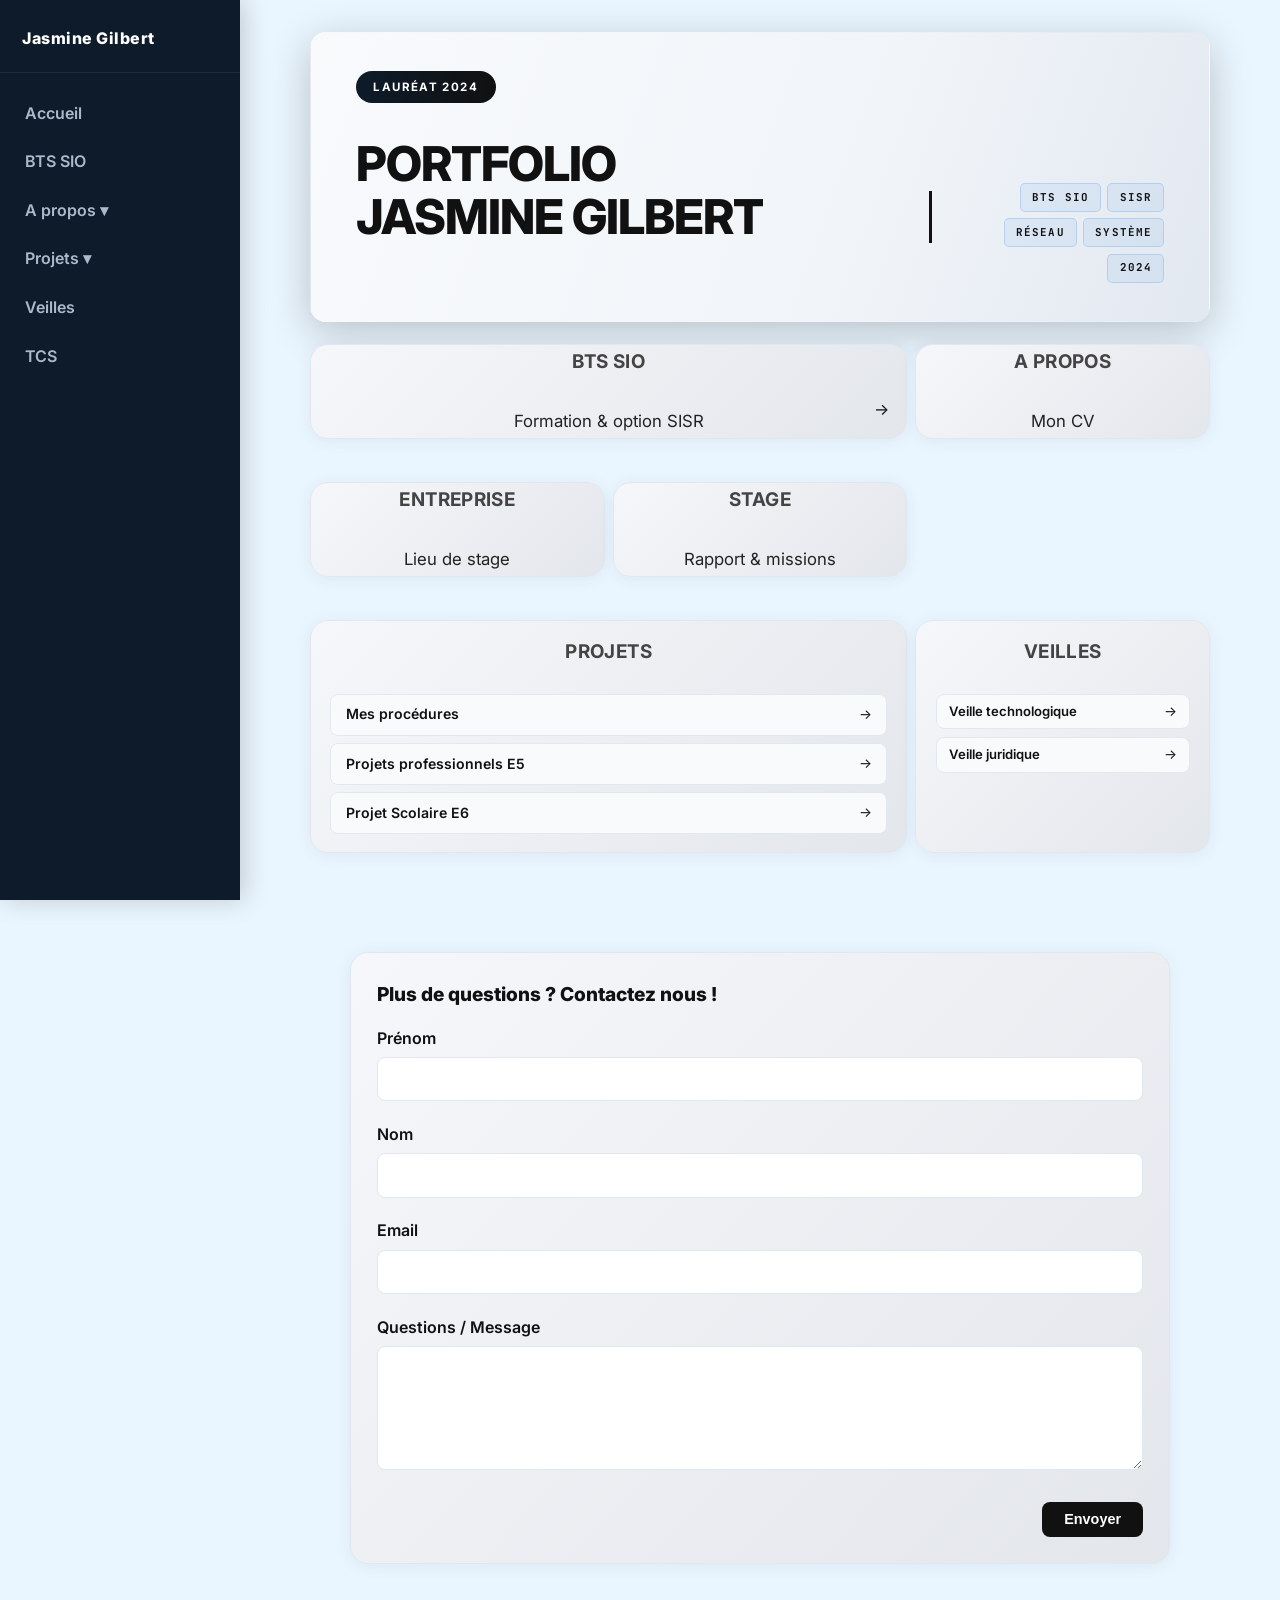
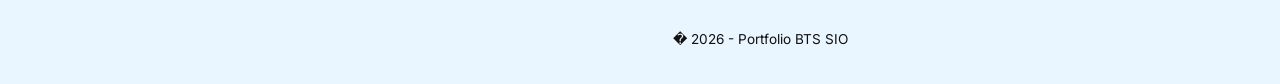
==== commit 23eae358: "Mise à jour design, corrections diplômes et alternance" ====
--- a/index.html
+++ b/index.html
@@ -4,31 +4,87 @@
   <meta charset="utf-8">
   <meta name="viewport" content="width=device-width, initial-scale=1">
   <title>Portfolio BTS SIO - SISR</title>
-  <link rel="preconnect" href="https://fonts.googleapis.com">
-  <link rel="preconnect" href="https://fonts.gstatic.com" crossorigin>
-  <link href="https://fonts.googleapis.com/css2?family=Inter:wght@400;600;700;800&family=Raleway:wght@400;600;700;800&family=Space+Grotesk:wght@400;600;700;800&family=JetBrains+Mono:wght@400;700&display=swap" rel="stylesheet">
-  <link rel="stylesheet" href="css/style.css">
-  <script defer src="js/main.js"></script>
+    <link rel="preconnect" href="https://fonts.googleapis.com">
+    <link rel="preconnect" href="https://fonts.gstatic.com" crossorigin>
+    <link href="https://fonts.googleapis.com/css2?family=Inter:wght@400;600;700;800&family=Raleway:wght@400;600;700;800&family=Space+Grotesk:wght@400;600;700;800&family=JetBrains+Mono:wght@400;700&display=swap" rel="stylesheet">
+    <link rel="stylesheet" href="css/style.css">
+    <style>
+        /* Champs de formulaire contact transparents comme la case */
+        .contact-box input,
+        .contact-box textarea {
+          background: #fff !important;
+          border: 1.5px solid #e0e7ef !important;
+          border-radius: 8px !important;
+          box-shadow: none !important;
+          color: #222 !important;
+          font-size: 1rem;
+          padding: 0.7rem 1rem;
+          margin-bottom: 0.7rem;
+          transition: border-color 0.2s;
+        }
+        .contact-box input:focus,
+        .contact-box textarea:focus {
+          border-color: #b6c6d8 !important;
+          outline: none;
+        }
+      .bento-grid {
+        gap: 0.5rem !important;
+        margin-top: 1.1rem !important;
+      }
+      .bento-tile {
+        background: linear-gradient(135deg, #f6f7fa 0%, #e3e6eb 100%) !important;
+        border-radius: 18px !important;
+        box-shadow: 0 2px 16px rgba(30,41,59,0.07) !important;
+        margin-bottom: 2.2rem !important;
+        padding: 1.2rem 1.2rem 1rem 1.2rem !important;
+        display: flex;
+        flex-direction: column;
+        gap: 1.2rem;
+        border: 1.5px solid #e0e7ef !important;
+        transition: box-shadow 0.2s, border-color 0.2s;
+      }
+      .bento-tile__label {
+        font-size: 1.18rem !important;
+        margin-bottom: 0.7rem !important;
+        color: #444 !important;
+        font-weight: 700;
+        letter-spacing: 0.02em;
+        text-transform: uppercase !important;
+      }
+      .bento-tile__sub {
+        color: #222 !important;
+        font-size: 1.05rem !important;
+        line-height: 1.7 !important;
+      }
+      @media (max-width: 800px) {
+        .bento-tile {
+          padding: 1.2rem 0.7rem 1.2rem 0.7rem !important;
+        }
+        .bento-grid {
+          gap: 1.2rem !important;
+        }
+      }
+    </style>
+    <script defer src="js/main.js"></script>
 </head>
-<body>
+<body style="background: #eaf6ff;">
   <header>
     <nav class="navbar">
       <div class="brand">Jasmine Gilbert</div>
       <button class="nav-toggle" aria-label="Ouvrir le menu">☰</button>
       <ul class="nav-links">
-        <li><a href="#accueil">Accueil</a></li>
+        <li><a href="index.html#accueil">Accueil</a></li>
         <li><a href="bts-sio.html">BTS SIO</a></li>
         <li class="dropdown">
-          <a class="dropbtn" href="#apropos">À propos</a>
+          <a class="dropbtn" href="index.html#apropos">A propos &#9662;</a>
           <ul class="dropdown-menu">
             <li><a href="mon-cv.html">Mon CV</a></li>
+            <li><a href="mon-stage.html">Mon stage</a></li>
             <li><a href="mon-entreprise.html">Mon entreprise</a></li>
-            <li><a href="mon-stage.html">Mon stage</a></li>
           </ul>
         </li>
-        <li><a href="tcs.html">TCS</a></li>
         <li class="dropdown">
-          <a class="dropbtn" href="#projets">Projets</a>
+          <a class="dropbtn" href="index.html#projets">Projets &#9662;</a>
           <ul class="dropdown-menu">
             <li><a href="procedures.html">Mes Proc&eacute;dures</a></li>
             <li><a href="e5.html">Dossier Professionnel E5</a></li>
@@ -36,12 +92,13 @@
           </ul>
         </li>
         <li class="dropdown">
-          <a class="dropbtn" href="#veilles">Veilles</a>
+          <a class="dropbtn" href="veilles.html">Veilles</a>
           <ul class="dropdown-menu">
             <li><a href="veille-tech.html">Veilles technologiques</a></li>
             <li><a href="veille-jur.html">Veilles juridiques</a></li>
           </ul>
         </li>
+        <li><a href="tcs.html">TCS</a></li>
       </ul>
     </nav>
   </header>
@@ -135,7 +192,7 @@
     </section>
 
     <section id="contact" class="section">
-      <div class="contact-box">
+      <div class="contact-box" style="background: linear-gradient(135deg, #f6f7fa 0%, #e3e6eb 100%) !important; border-radius: 18px !important; box-shadow: 0 2px 16px rgba(30,41,59,0.07) !important; border: 1.5px solid #e0e7ef !important;">
         <h2 class="contact-box__title">Plus de questions&nbsp;? Contactez nous&nbsp;!</h2>
         <form id="contact-form" novalidate>
           <label class="form-row">Prénom
--- a/css/style.css
+++ b/css/style.css
@@ -81,8 +81,9 @@
   padding: 0.72rem 1.4rem;
   color: rgba(200,214,232,0.85);
   text-decoration: none;
-  font-size: 0.88rem;
-  font-weight: 500;
+  font-size: 1rem;
+  font-family: 'Inter', 'Segoe UI', sans-serif;
+  font-weight: 600;
   border-left: 3px solid transparent;
   transition: background 0.15s, color 0.15s, border-color 0.15s;
   white-space: nowrap;
@@ -284,7 +285,8 @@
   position: relative;
   display: flex;
   flex-direction: column;
-  justify-content: flex-end;
+  justify-content: center;
+  align-items: center;
   padding: 1.1rem 1.3rem;
   background: var(--card);
   border: 1.5px solid var(--border);
@@ -307,14 +309,28 @@
   position: relative;
   z-index: 1;
   transition: color 0.2s;
+  text-align: center;
+  width: 100%;
+  display: block;
+  margin-top: 0;
+  margin-bottom: 0;
+  align-self: center;
+  margin-bottom: 0.7rem;
+  padding-top: 0;
 }
 .bento-tile__sub {
   font-size: 0.75rem;
   color: var(--text);
-  margin-top: 0.2rem;
+  margin-top: 0;
+  align-self: center;
   position: relative;
   z-index: 1;
   transition: color 0.2s;
+  text-align: center;
+  width: 100%;
+  display: block;
+  margin-top: 0.2rem;
+  padding-top: 0;
 }
 .bento-tile__arrow {
   position: absolute;
